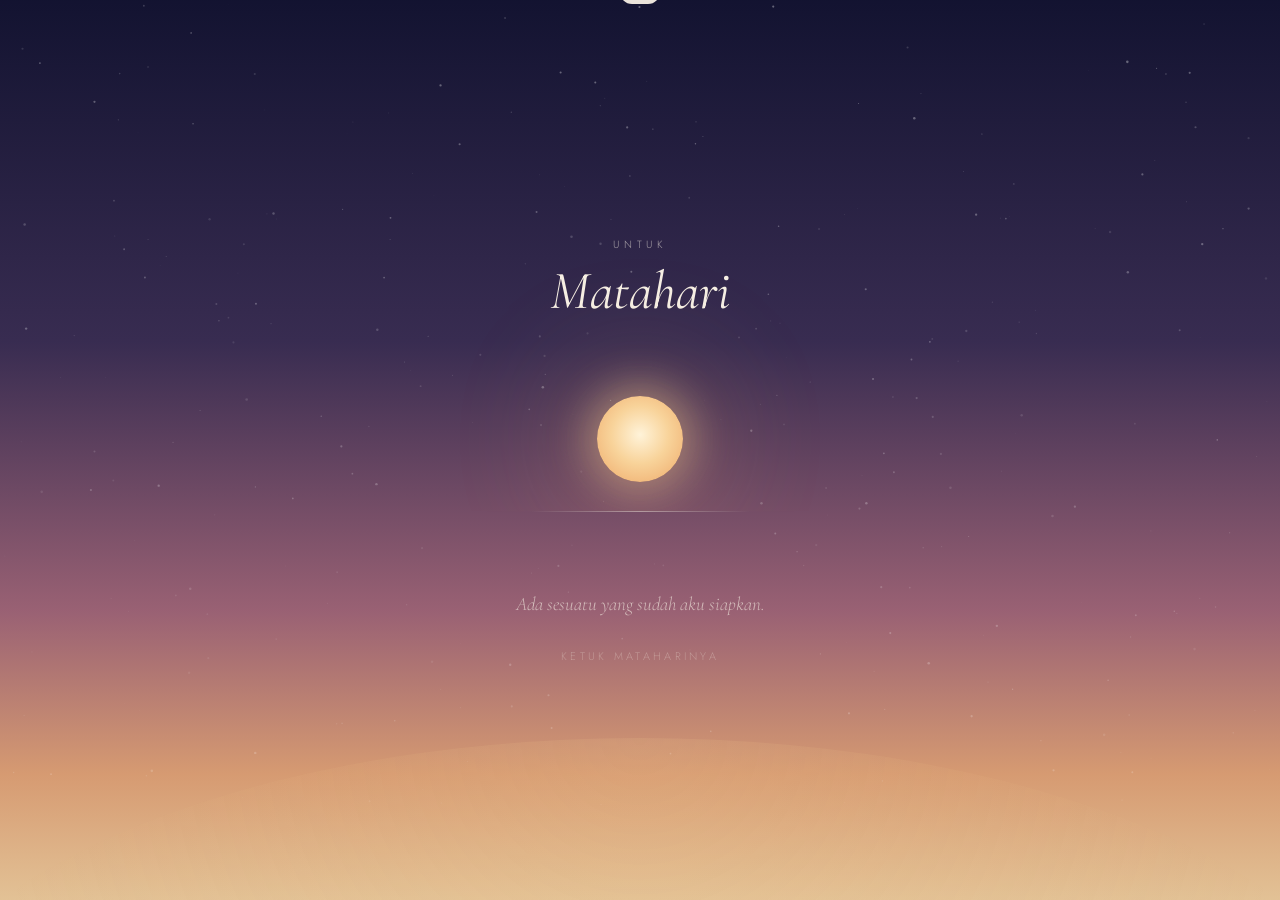
==== index.html @ 8e47c33b "Add files via upload" ====
<!DOCTYPE html>
<html lang="id">
<head>
<meta charset="UTF-8">
<meta name="viewport" content="width=device-width, initial-scale=1, viewport-fit=cover">
<title>Untuk Matahari ☀️</title>
<meta name="theme-color" content="#070a1c">
<meta property="og:title" content="Untuk Matahari ☀️">
<meta property="og:description" content="Ada sesuatu buat kamu. Buka ya.">
<link rel="preconnect" href="https://fonts.googleapis.com">
<link rel="preconnect" href="https://fonts.gstatic.com" crossorigin>
<link href="https://fonts.googleapis.com/css2?family=Cormorant+Garamond:ital,wght@0,400;0,600;1,400&family=Great+Vibes&family=Jost:wght@300;400;500&display=swap" rel="stylesheet">
<link rel="stylesheet" href="style.css">
<script src="config.js"></script>
</head>
<body>
<div id="sky"></div><div id="dawn"></div><canvas id="stars"></canvas><div class="horizon"></div>
<div id="balloons"></div>
<canvas id="confetti"></canvas>
<div class="toast" id="toast"></div>

<!-- INTRO: matahari tenggelam -->
<section id="intro">
  <div class="kicker">Untuk</div>
  <h1 id="introName">Matahari</h1>
  <div class="sunwrap"><div class="sunclip"><div class="isun" id="isun" role="button" aria-label="Ketuk matahari"></div></div></div>
  <div class="line" id="introLine">Ada sesuatu yang sudah aku siapkan.</div>
  <div class="tap" id="introTap">Ketuk mataharinya</div>
</section>

<!-- MAIN -->
<main id="main">
  <header class="hero">
    <div class="kicker" id="heroKicker">Malam ini, untuk Matahari</div>
    <h1 id="heroTitle">Matahari terbit lagi dalam</h1>
    <div id="cdWrap">
      <div class="cd"><b id="cdH">00</b><i>:</i><b id="cdM">00</b><i>:</i><b id="cdS">00</b></div>
      <div class="cd-sub"><span>jam</span><span>menit</span><span>detik</span></div>
    </div>
    <div id="risenBtn" style="display:none;margin-top:18px"><button class="btn gold sm" data-open="sunrise">Lihat matahari terbit</button></div>
  </header>

  <div class="const" id="const">
    <svg id="constSvg" viewBox="0 0 300 300"></svg>
    <div class="const-cap" id="constCap"></div>
  </div>

  <section class="card moment" id="moment"></section>

  <section class="card" id="driverCard" style="display:none">
    <div class="lbl">Jemputanmu</div>
    <h2>Tujuannya rahasia</h2>
    <div id="driverRows" style="margin-top:8px"></div>
    <div id="driverLink"></div>
  </section>

  <section class="card" id="noteCard" style="display:none">
    <div class="lbl">Pesan dariku</div>
    <div class="note" id="noteText"></div>
  </section>

  <section class="card" id="surpriseCard"></section>

  <div class="footer">Ketuk bintangnya untuk melihat tiap momen</div>
</main>

<!-- SUNRISE -->
<section id="sunrise">
  <div class="bgn"></div><div class="bgd"></div>
  <div class="bigsun"></div>
  <div class="sr-text" id="srText">
    <div class="k" id="srDate">11 · 11</div>
    <h1>Selamat ulang tahun,</h1>
    <div class="nm" id="srName">Matahari</div>
    <div class="q">Di tengah malam pun, matahariku tetap terbit.</div>
  </div>
  <div class="sr-btn" id="srBtn"><button class="btn" id="toLetter">Buka suratku</button></div>
</section>

<!-- LETTER -->
<section class="overlay" id="letterOv">
  <button class="x" data-close="letterOv" aria-label="Tutup">×</button>
  <div class="inner">
    <article class="paper" id="paper"></article>
    <div class="after" id="letterAfter"><button class="btn" id="toCake">Tiup lilin</button></div>
  </div>
</section>

<!-- CAKE -->
<section class="overlay" id="cakeOv">
  <button class="x" data-close="cakeOv" aria-label="Tutup">×</button>
  <div class="inner">
    <div class="ov-title" id="cakeTitle">Make a wish</div>
    <div class="ov-sub" id="cakeSub">Pejamkan mata, buat permohonan, lalu tiup lilinnya.</div>
    <div class="cake"><div class="plate-c"></div><div class="tier b"></div><div class="tier t"></div><div class="candles" id="candles"></div></div>
    <div class="mic-meter" id="micMeter"><i></i></div>
    <div class="hint" id="cakeHint">Tiup ke mic HP-mu, atau ketuk lilinnya satu per satu.</div>
    <div class="btn-col" id="cakeBtns"><button class="btn ghost" id="micBtn">Tiup lewat mic</button></div>
    <div class="after" id="cakeAfter"><button class="btn" id="toGift">Buka kado</button></div>
  </div>
</section>

<!-- GIFT -->
<section class="overlay" id="giftOv">
  <button class="x" data-close="giftOv" aria-label="Tutup">×</button>
  <div class="inner">
    <div class="ov-title">Untukmu</div>
    <div class="ov-sub" id="giftSub">Ketuk kadonya tiga kali.</div>
    <div class="gift" id="gift"><div class="lid"><div class="bow"></div></div><div class="box"></div></div>
    <div class="gift-card" id="giftCard"><p id="giftMsg"></p></div>
    <div class="after" id="giftAfter"><button class="btn ghost" data-close="giftOv">Kembali</button></div>
  </div>
</section>

<script>
(function(){
const C = window.CONFIG;
const $ = id => document.getElementById(id);
const params = new URLSearchParams(location.search);
const TEST = params.has('test');
const N = C.steps.length;
const AUTO_IDX = C.steps.findIndex(s=>s.auto);

const mem = {};
const store = {
  get(k){ if(TEST) return mem[k]; try{return localStorage.getItem('bd_'+k)}catch(e){return mem[k]} },
  set(k,v){ if(TEST){mem[k]=v;return} try{localStorage.setItem('bd_'+k,v)}catch(e){mem[k]=v} }
};
if(params.has('reset')){ try{['intro','letter','cake','gift'].forEach(k=>localStorage.removeItem('bd_'+k))}catch(e){} }

let BDAY = new Date(C.birthday).getTime();
let status = { step:0, driver:{}, note:'' };
let firstLoad = true, sunriseShownThisSession = false, selected = null;
const isBday = () => Date.now() >= BDAY;
const esc = s => String(s??'').replace(/[&<>"]/g,c=>({'&':'&amp;','<':'&lt;','>':'&gt;','"':'&quot;'}[c]));
const pad = n => String(n).padStart(2,'0');
const vib = p => { try{ navigator.vibrate && navigator.vibrate(p) }catch(e){} };

document.title = 'Untuk ' + C.herName + ' ☀️';
$('introName').textContent = C.herName; $('srName').textContent = C.herName;
$('heroKicker').textContent = 'Malam ini, untuk ' + C.herName;
const bd = new Date(C.birthday);
$('srDate').textContent = bd.toLocaleDateString('id-ID',{day:'numeric',month:'long',year:'numeric',timeZone:'Asia/Jakarta'});

/* ---------- starry sky ---------- */
const sc=$('stars'), sx=sc.getContext('2d'); let SW,SH,stars=[],shoot=null,nextShoot=Date.now()+4000;
function sizeSky(){ const d=Math.min(2,window.devicePixelRatio||1); SW=innerWidth; SH=innerHeight; sc.width=SW*d; sc.height=SH*d; sx.setTransform(d,0,0,d,0,0);
  stars=Array.from({length:Math.round(SW*SH/3800)},()=>({x:Math.random()*SW,y:Math.random()*SH*.9,r:Math.random()*1.1+.2,p:Math.random()*6.3,s:.5+Math.random()*1.5})); }
addEventListener('resize',sizeSky); sizeSky();
(function drawSky(t){
  sx.clearRect(0,0,SW,SH);
  const k = document.body.classList.contains('risen') ? .35 : 1;
  for(const s of stars){ const a=(.35+.65*(.5+.5*Math.sin(t/1000*s.s+s.p)))*k*(1-s.y/SH*.5); sx.globalAlpha=a; sx.fillStyle='#fff'; sx.beginPath(); sx.arc(s.x,s.y,s.r,0,6.283); sx.fill(); }
  if(!shoot && Date.now()>nextShoot && k===1){ shoot={x:Math.random()*SW*.7+SW*.2,y:Math.random()*SH*.3,l:0}; }
  if(shoot){ shoot.l+=1; const len=Math.min(shoot.l*9,140), x=shoot.x-shoot.l*7, y=shoot.y+shoot.l*3.2;
    const g=sx.createLinearGradient(x,y,x+len,y-len*.45); g.addColorStop(0,'rgba(255,255,255,.9)'); g.addColorStop(1,'rgba(255,255,255,0)');
    sx.globalAlpha=Math.max(0,1-shoot.l/60); sx.strokeStyle=g; sx.lineWidth=1.2; sx.beginPath(); sx.moveTo(x,y); sx.lineTo(x+len,y-len*.45); sx.stroke();
    if(shoot.l>60){ shoot=null; nextShoot=Date.now()+7000+Math.random()*9000; } }
  sx.globalAlpha=1; requestAnimationFrame(drawSky);
})(0);

/* ---------- confetti (gold dust) ---------- */
const cv=$('confetti'), cx=cv.getContext('2d'); let parts=[], raf=null, W=0, H=0;
const COLORS=['#f3c98f','#fde3b4','#ffffff','#e8a86a','#f6efe4'];
function sizeCanvas(){const d=window.devicePixelRatio||1;W=innerWidth;H=innerHeight;cv.width=W*d;cv.height=H*d;cx.setTransform(d,0,0,d,0,0)}
addEventListener('resize',sizeCanvas); sizeCanvas();
function burst(x,y,n=40,spread=6){ for(let i=0;i<n;i++) parts.push({x,y,vx:(Math.random()-.5)*spread,vy:-1-Math.random()*spread*.7,r:Math.random()*6.3,vr:(Math.random()-.5)*.3,s:2+Math.random()*4,c:COLORS[Math.random()*COLORS.length|0],star:Math.random()<.4,a:1}); if(!raf) loop(); }
function loop(){
  cx.clearRect(0,0,W,H);
  for(const p of parts){ p.x+=p.vx; p.y+=p.vy; p.vy+=.05; p.vx*=.985; p.r+=p.vr; p.a-=.008;
    cx.save(); cx.globalAlpha=Math.max(0,p.a); cx.translate(p.x,p.y); cx.rotate(p.r); cx.fillStyle=p.c;
    if(p.star){ cx.font=(p.s*3)+'px serif'; cx.textAlign='center'; cx.fillText('✦',0,0); } else { cx.beginPath(); cx.arc(0,0,p.s/2,0,6.283); cx.fill(); }
    cx.restore(); }
  parts=parts.filter(p=>p.a>0 && p.y<H+40);
  raf = parts.length ? requestAnimationFrame(loop) : (cx.clearRect(0,0,W,H), null);
}

/* ---------- balloons ---------- */
const BCOL=['#fbe7d0','#f3c98f','#ffffff','#e9b9a1','#f6dccb','#d9a58a'];
function balloons(n=18){
  const box=$('balloons');
  for(let i=0;i<n;i++){
    const el=document.createElement('div'); el.className='balloon'; const w=44+Math.random()*30;
    el.style.left=(Math.random()*92)+'vw'; el.style.setProperty('--w',w+'px'); el.style.setProperty('--c',BCOL[Math.random()*BCOL.length|0]);
    el.style.setProperty('--d',(9+Math.random()*7)+'s'); el.style.setProperty('--s',(2+Math.random()*2)+'s'); el.style.setProperty('--dx',(Math.random()*120-60)+'px');
    el.style.animationDelay=(Math.random()*4)+'s'; el.innerHTML='<div class="b"></div><div class="str"></div>';
    el.addEventListener('click',()=>{ const r=el.getBoundingClientRect(); el.classList.add('pop'); vib(20); burst(r.left+r.width/2,r.top+30,24,5); setTimeout(()=>el.remove(),200); },{once:true});
    el.addEventListener('animationend',e=>{ if(e.target===el) el.remove(); });
    box.appendChild(el);
  }
}

/* ---------- toast ---------- */
let toastT; function toast(m){ const t=$('toast'); t.textContent=m; t.classList.add('show'); clearTimeout(toastT); toastT=setTimeout(()=>t.classList.remove('show'),4200); }

/* ---------- intro (sunset) ---------- */
function showMain(){ $('intro').style.display='none'; $('main').classList.add('show'); render(); }
let introDone=false;
$('isun').onclick=()=>{
  if(introDone) return; introDone=true; vib(30);
  $('intro').classList.add('set'); $('introTap').style.visibility='hidden';
  const l=$('introLine'); l.style.opacity=0;
  setTimeout(()=>{ l.textContent='Malam ini, biar aku yang menjaga kamu sampai matahari terbit lagi.'; l.style.opacity=1; },900);
  setTimeout(()=>{ $('intro').style.opacity=0; },4200);
  setTimeout(()=>{ showMain(); store.set('intro','1'); },5300);
};
if(store.get('intro')==='1') showMain();

/* ---------- constellation ---------- */
const HEART = (function(){
  const f=t=>[150+16*Math.pow(Math.sin(t),3)*8.4, 128-(13*Math.cos(t)-5*Math.cos(2*t)-2*Math.cos(3*t)-Math.cos(4*t))*8.4];
  const M=1200, pts=[], cum=[0];
  for(let j=0;j<=M;j++) pts.push(f(Math.PI+2*Math.PI*j/M));
  for(let j=1;j<=M;j++) cum.push(cum[j-1]+Math.hypot(pts[j][0]-pts[j-1][0],pts[j][1]-pts[j-1][1]));
  const L=cum[M]; let j=0; const idx=[];
  for(let i=0;i<N;i++){ const target=L*(i+.5)/N; while(cum[j]<target) j++; idx.push(j); }
  return {pts, idx, M};
})();
const PTS = HEART.idx.map(j=>HEART.pts[j]);
function seg(a,b){ const P=HEART.pts, out=[]; if(b<a) b+=HEART.M; for(let j=a;j<=b;j+=4) out.push(P[j%HEART.M]); out.push(P[b%HEART.M]); return 'M'+out.map(p=>p[0].toFixed(1)+','+p[1].toFixed(1)).join('L'); }
(function buildSvg(){
  const svg=$('constSvg'); let h='<defs><radialGradient id="g"><stop offset="0" stop-color="#fff6e3" stop-opacity="1"/><stop offset=".35" stop-color="#f3c98f" stop-opacity=".55"/><stop offset="1" stop-color="#f3c98f" stop-opacity="0"/></radialGradient></defs>';
  h+=`<path class="ghost" d="${seg(0,HEART.M)}"/>`;
  for(let i=0;i<N;i++) h+=`<path class="lnk" data-l="${i}" d="${seg(HEART.idx[i],HEART.idx[(i+1)%N])}"/>`;
  PTS.forEach((p,i)=>{ const below = p[1]>200 ? -14 : 18;
    h+=`<g class="st" data-i="${i}" transform="translate(${p[0]},${p[1]})"><circle class="glow" r="17"/><circle class="ring" r="6"/><circle class="core" r="3"/><text y="${below}">${pad(i+1)}</text><circle class="hit" r="20"/></g>`; });
  svg.innerHTML=h;
  svg.querySelectorAll('.lnk').forEach(l=>l.style.setProperty('--len',l.getTotalLength()));
  svg.addEventListener('click',e=>{ const g=e.target.closest('.st'); if(!g) return; selected=+g.dataset.i; vib(15); renderMoment(true); renderStars(); });
})();

function effStep(){ let s=status.step; if(isBday() && AUTO_IDX>=0) s=Math.max(s,AUTO_IDX+1); return Math.min(s,N); }
function stateOf(i,eff){ return i<eff-1?'done': i===eff-1?'now': i===eff?'next':'far'; }

function renderStars(){
  const eff=effStep();
  document.querySelectorAll('.st').forEach(g=>{ const i=+g.dataset.i; g.setAttribute('class','st '+stateOf(i,eff)+(selected===i?' sel':'')); });
  document.querySelectorAll('.lnk').forEach(l=>{ const i=+l.dataset.l; const on = i<N-1 ? i<eff-1 : eff>=N; l.classList.toggle('on',on); });
  $('const').classList.toggle('complete',eff>=N);
  $('constCap').textContent = eff===0 ? 'Belum ada bintang yang menyala' : eff>=N ? 'Lengkap — seperti kamu bagiku' : `${eff} dari ${N} bintang menyala`;
}
function renderMoment(anim){
  const eff=effStep(), m=$('moment');
  let i = selected!=null ? selected : (eff>0 ? eff-1 : null);
  let html;
  if(i==null){
    html=`<div class="lbl">Sebelum semuanya dimulai</div><h2>Bintang pertama belum menyala</h2><p>Tunggu kabar dariku ya. Begitu waktunya tiba, bintangnya akan menyala dengan sendirinya.</p>`;
  } else {
    const st=C.steps[i], s=stateOf(i,eff), num=`${pad(i+1)} / ${pad(N)}`;
    if(s==='done') html=`<div class="lbl">Momen ${num} · sudah dilewati</div><h2>${esc(st.title)}</h2><p>${esc(st.desc)}</p>`;
    else if(s==='now') html=`<div class="lbl">Momen ${num} · sekarang</div><h2>${esc(st.title)}</h2><p>${esc(st.desc)}</p>`;
    else if(s==='next') html=`<div class="lbl">Momen ${num} · berikutnya</div><h2>Masih rahasia</h2><p class="teaser">${esc(st.teaser)}</p>`;
    else html=`<div class="lbl">Momen ${num}</div><h2>Belum waktunya</h2><p>Bintang ini masih menunggu gilirannya menyala.</p>`;
  }
  if(anim){ m.classList.add('swap'); setTimeout(()=>{ m.innerHTML=html; m.classList.remove('swap'); },250); } else m.innerHTML=html;
}
function render(){
  renderStars(); renderMoment(false);
  const dr=status.driver||{};
  const rows=[['Driver',esc(dr.name)],['Mobil',esc(dr.car)],['Plat',dr.plate&&`<span class="plate">${esc(dr.plate)}</span>`]].filter(r=>r[1]);
  if(rows.length||dr.link){ $('driverCard').style.display='';
    $('driverRows').innerHTML=rows.map(r=>`<div class="row"><span>${r[0]}</span><b>${r[1]}</b></div>`).join('');
    $('driverLink').innerHTML=dr.link?`<div class="btn-col"><a class="btn ghost sm" style="text-align:center;text-decoration:none" href="${esc(dr.link)}" target="_blank" rel="noopener">Lacak perjalanan</a></div>`:'';
  } else $('driverCard').style.display='none';
  if(status.note){ $('noteCard').style.display=''; $('noteText').textContent=status.note; } else $('noteCard').style.display='none';
  const sc=$('surpriseCard');
  sc.innerHTML = !isBday()
    ? `<div class="lbl">Tepat pukul 00:00</div><h2>Ada yang menunggu di tengah malam</h2><p>Biarkan halaman ini tetap terbuka. Saat waktunya tiba, kamu akan tahu.</p>`
    : `<div class="lbl">Untukmu</div><h2>Sudah terbuka</h2><div class="btn-col"><button class="btn" data-open="letter">Baca suratku</button><button class="btn ghost" data-open="cake">Tiup lilin</button><button class="btn ghost" data-open="gift">Buka kado</button></div>`;
}
document.addEventListener('click',e=>{
  const o=e.target.closest('[data-open]'); if(o) ({letter:openLetter,cake:openCake,gift:openGift,sunrise:openSunrise})[o.dataset.open]();
  const c=e.target.closest('[data-close]'); if(c) closeOv(c.dataset.close);
});

/* ---------- countdown ---------- */
let wasBday=isBday();
function setRisenUI(){
  document.body.classList.add('risen'); $('cdWrap').style.display='none'; $('risenBtn').style.display='';
  $('heroKicker').textContent='Selamat ulang tahun'; $('heroTitle').innerHTML='Matahari<em>ku</em> sudah terbit';
  document.querySelector('meta[name=theme-color]').setAttribute('content','#2a2448');
}
function tick(){
  const diff=BDAY-Date.now();
  if(diff>0){ $('cdH').textContent=pad(Math.floor(diff/36e5)); $('cdM').textContent=pad(Math.floor(diff%36e5/6e4)); $('cdS').textContent=pad(Math.floor(diff%6e4/1e3)); return; }
  if(!document.body.classList.contains('risen')) setRisenUI();
  if(!wasBday){ wasBday=true; selected=null; render(); vib([200,100,200,100,400]); }
  if(!sunriseShownThisSession && store.get('letter')!=='1' && $('main').classList.contains('show')) openSunrise();
}
setInterval(tick,1000); tick();

/* ---------- status polling ---------- */
function applyStatus(s){
  const prev=effStep();
  status={ step:Math.max(0,parseInt(s.step)||0), driver:s.driver||{}, note:s.note||'' };
  const eff=effStep();
  if(!firstLoad && eff>prev && eff>0){
    selected=null; render();
    toast('Bintang ke-'+eff+' menyala: '+C.steps[eff-1].title); vib([90,50,90]);
    const g=document.querySelector(`.st[data-i="${eff-1}"]`);
    if(g && $('main').classList.contains('show')){ const r=g.getBoundingClientRect(); burst(r.left+r.width/2,r.top+r.height/2,36,5); $('const').scrollIntoView({behavior:'smooth',block:'center'}); }
  } else render();
  firstLoad=false;
}
async function poll(){ if(TEST) return; try{ const r=await fetch('status.json?t='+Date.now(),{cache:'no-store'}); if(r.ok) applyStatus(await r.json()); }catch(e){} }
poll(); setInterval(poll,(C.pollSeconds||15)*1000);
document.addEventListener('visibilitychange',()=>{ if(!document.hidden) poll(); });

/* ---------- overlays ---------- */
function openOv(id){ document.querySelectorAll('.overlay.show').forEach(o=>o.classList.remove('show')); $(id).classList.add('show'); $(id).scrollTop=0; document.body.style.overflow='hidden'; }
function closeOv(id){ $(id).classList.remove('show'); document.body.style.overflow=''; if(id==='cakeOv') stopMic(); if(id==='letterOv') store.set('letter','1'); }

/* ---------- sunrise ---------- */
let srTimers=[];
function openSunrise(){
  sunriseShownThisSession=true; srTimers.forEach(clearTimeout); srTimers=[];
  const sr=$('sunrise'); sr.classList.remove('go'); $('srBtn').classList.remove('in');
  [...$('srText').children].forEach(c=>c.classList.remove('in'));
  sr.classList.add('show'); document.body.style.overflow='hidden';
  srTimers.push(setTimeout(()=>sr.classList.add('go'),400));
  [...$('srText').children].forEach((c,i)=>srTimers.push(setTimeout(()=>c.classList.add('in'),2200+i*1100)));
  srTimers.push(setTimeout(()=>{ balloons(22); burst(W/2,H*.45,70,8); },3800));
  srTimers.push(setTimeout(()=>$('srBtn').classList.add('in'),7200));
}
$('toLetter').onclick=()=>{ $('sunrise').classList.remove('show'); openLetter(); };

/* ---------- letter ---------- */
let letterTimers=[];
function openLetter(){
  letterTimers.forEach(clearTimeout); letterTimers=[];
  $('paper').innerHTML=`<div class="date">${$('srDate').textContent}</div><h1>${esc(C.letterGreeting)}</h1>`+
    C.letter.map(p=>`<p>${esc(p)}</p>`).join('')+`<div class="love">${C.letterLove}</div><div class="sig">${esc(C.signature)}</div>`;
  $('letterAfter').classList.remove('in'); openOv('letterOv');
  const els=[...$('paper').querySelectorAll('p,.love,.sig')];
  els.forEach((el,i)=>letterTimers.push(setTimeout(()=>el.classList.add('in'),700+i*1700)));
  letterTimers.push(setTimeout(()=>{ $('letterAfter').classList.add('in'); store.set('letter','1'); },700+els.length*1700+300));
}
$('toCake').onclick=()=>{ store.set('letter','1'); openCake(); };

/* ---------- cake ---------- */
let micOn=false, micStopFn=null;
function openCake(){
  $('candles').innerHTML=Array.from({length:C.candles||5},()=>'<div class="candle"><div class="flame"></div><div class="smoke"></div></div>').join('');
  $('cakeTitle').textContent='Make a wish'; $('cakeSub').textContent='Pejamkan mata, buat permohonan, lalu tiup lilinnya.';
  $('cakeHint').textContent='Tiup ke mic HP-mu, atau ketuk lilinnya satu per satu.'; $('cakeBtns').style.display=''; $('cakeAfter').classList.remove('in');
  openOv('cakeOv');
}
$('candles').addEventListener('click',e=>{ const c=e.target.closest('.candle'); if(c) blowOut(c); });
function blowOut(c){ if(c.classList.contains('out')) return; c.classList.add('out'); vib(30); if(!document.querySelector('.candle:not(.out)')) allOut(); }
function blowSome(){ [...document.querySelectorAll('.candle:not(.out)')].sort(()=>Math.random()-.5).slice(0,1+(Math.random()*2|0)).forEach(blowOut); }
function allOut(){ stopMic(); setTimeout(()=>{ $('cakeTitle').textContent='Semoga terkabul'; $('cakeSub').textContent=C.wishText; $('cakeHint').textContent=''; $('cakeBtns').style.display='none';
  balloons(10); burst(W/2,H*.4,60,7); $('cakeAfter').classList.add('in'); store.set('cake','1'); },500); }
$('micBtn').onclick=async()=>{
  if(micOn) return;
  try{
    const stream=await navigator.mediaDevices.getUserMedia({audio:{echoCancellation:false,noiseSuppression:false,autoGainControl:false}});
    const ac=new (window.AudioContext||window.webkitAudioContext)(); const an=ac.createAnalyser(); an.fftSize=1024; ac.createMediaStreamSource(stream).connect(an);
    const buf=new Uint8Array(an.fftSize); let hot=0; micOn=true;
    $('micMeter').style.display='block'; $('cakeHint').textContent='Sekarang tiup yang kencang ke mic…'; $('micBtn').textContent='Mic aktif';
    micStopFn=()=>{ stream.getTracks().forEach(t=>t.stop()); ac.close(); };
    (function lp(){ if(!micOn) return; an.getByteTimeDomainData(buf); let sum=0; for(let i=0;i<buf.length;i++){const x=(buf[i]-128)/128; sum+=x*x;}
      const rms=Math.sqrt(sum/buf.length); $('micMeter').firstElementChild.style.width=Math.min(100,rms*400)+'%';
      if(rms>0.16){ if(++hot>5){ hot=0; blowSome(); } } else hot=Math.max(0,hot-1); requestAnimationFrame(lp); })();
  }catch(err){ $('cakeHint').textContent='Mic-nya nggak bisa dipakai, ketuk lilinnya aja ya.'; }
};
function stopMic(){ micOn=false; if(micStopFn){micStopFn(); micStopFn=null;} $('micMeter').style.display='none'; $('micBtn').textContent='Tiup lewat mic'; }
$('toGift').onclick=openGift;

/* ---------- gift ---------- */
let taps=0;
function openGift(){ taps=0; $('gift').className='gift'; $('giftCard').classList.remove('show'); $('giftAfter').classList.remove('in');
  $('giftSub').textContent='Ketuk kadonya tiga kali.'; $('giftMsg').textContent=C.giftMessage; openOv('giftOv'); }
$('gift').onclick=()=>{
  const g=$('gift'); if(g.classList.contains('open')) return;
  taps++; vib(40); g.classList.remove('shake'); void g.offsetWidth; g.classList.add('shake');
  if(taps<3){ $('giftSub').textContent = taps===1 ? 'Lagi…' : 'Sekali lagi'; return; }
  setTimeout(()=>{ g.classList.add('open'); $('giftSub').textContent='Selamat ulang tahun, '+C.herName;
    const r=g.getBoundingClientRect(); burst(r.left+r.width/2,r.top+40,70,8);
    setTimeout(()=>{ $('giftCard').classList.add('show'); $('giftAfter').classList.add('in'); store.set('gift','1'); },800); },450);
};

/* ---------- test mode ---------- */
if(TEST){
  const bar=document.createElement('div'); bar.id='testbar';
  bar.innerHTML='<b>MODE TES</b> <button id="tPrev">◀ Step</button><span id="tStep">0</span><button id="tNext">Step ▶</button>'+
    '<button id="tDriver">Isi driver</button><button id="tNote">Isi pesan</button><button id="tMid">Simulasi 00:00 (5 dtk)</button>';
  document.body.appendChild(bar);
  const set=s=>{ applyStatus({...status,step:Math.max(0,Math.min(N,s))}); $('tStep').textContent=status.step; };
  $('tPrev').onclick=()=>set(status.step-1); $('tNext').onclick=()=>set(status.step+1);
  $('tDriver').onclick=()=>applyStatus({...status,driver:{name:'Pak Budi',car:'Toyota Avanza Putih',plate:'B 1234 XYZ',link:''}});
  $('tNote').onclick=()=>applyStatus({...status,note:'Aku udah nunggu kamu di sini, pelan-pelan aja ya sayang.'});
  $('tMid').onclick=()=>{ BDAY=Date.now()+5000; wasBday=false; sunriseShownThisSession=false; mem.letter=null; document.body.classList.remove('risen');
    $('cdWrap').style.display=''; $('risenBtn').style.display='none'; $('heroTitle').textContent='Matahari terbit lagi dalam'; render(); };
  BDAY=Date.now()+24*3600e3; applyStatus(status);
}
})();
</script>
</body>
</html>
---- style.css ----
:root{
  --night1:#070a1c;--night2:#121735;--night3:#2a2448;
  --ivory:#f6efe4;--mute:rgba(246,239,228,.62);--faint:rgba(246,239,228,.32);
  --gold:#f3c98f;--gold2:#e8a86a;--line:rgba(246,239,228,.14);
  --glass:rgba(255,255,255,.055);
}
*{box-sizing:border-box;margin:0;padding:0;-webkit-tap-highlight-color:transparent}
html,body{min-height:100%;background:var(--night1)}
body{font-family:'Jost',system-ui,sans-serif;font-weight:300;color:var(--ivory);overflow-x:hidden}
button{font-family:inherit}
@keyframes fadeIn{from{opacity:0}to{opacity:1}}
@keyframes rise{from{opacity:0;transform:translateY(14px)}to{opacity:1;transform:none}}

/* ---------- sky ---------- */
#sky{position:fixed;inset:0;z-index:0;background:linear-gradient(180deg,var(--night1) 0%,var(--night2) 55%,var(--night3) 100%)}
#dawn{position:fixed;inset:0;z-index:0;opacity:0;transition:opacity 4s ease;
  background:linear-gradient(180deg,#141433 0%,#3d2f55 38%,#a8697a 68%,#eaa877 86%,#f7d39e 100%)}
body.risen #dawn{opacity:.9}
#stars{position:fixed;inset:0;z-index:0;pointer-events:none}
.horizon{position:fixed;left:-10%;right:-10%;bottom:-62vh;height:80vh;border-radius:50%;z-index:0;pointer-events:none;
  background:radial-gradient(ellipse at 50% 0%,rgba(243,201,143,.16),transparent 60%)}

/* ---------- buttons ---------- */
.btn{border:0;cursor:pointer;font-size:12px;letter-spacing:.24em;text-transform:uppercase;font-weight:400;
  padding:15px 30px;border-radius:999px;color:#1a1530;background:var(--ivory);transition:transform .15s}
.btn:active{transform:scale(.97)}
.btn.ghost{background:transparent;color:var(--ivory);box-shadow:inset 0 0 0 1px var(--line)}
.btn.gold{background:linear-gradient(135deg,#f7dcae,#f0b679);color:#2a1d24}
.btn.sm{padding:11px 18px;font-size:11px}

/* ---------- intro ---------- */
#intro{position:fixed;inset:0;z-index:20;display:flex;flex-direction:column;align-items:center;justify-content:center;text-align:center;padding:24px;transition:opacity 1.2s}
.kicker{font-size:10.5px;letter-spacing:.46em;text-transform:uppercase;color:var(--mute)}
#intro h1{font-family:'Cormorant Garamond',serif;font-style:italic;font-weight:400;font-size:54px;line-height:1;margin-top:12px}
#intro .line{font-family:'Cormorant Garamond',serif;font-style:italic;font-size:19px;color:var(--mute);margin-top:14px;min-height:56px;max-width:300px;transition:opacity .8s}
.sunwrap{position:relative;width:220px;height:200px;margin:34px 0 26px}
.sunclip{position:absolute;inset:0;clip-path:inset(-300px -300px 40px -300px)}
.sunwrap::after{content:'';position:absolute;left:0;right:0;bottom:40px;height:1px;background:linear-gradient(90deg,transparent,rgba(246,239,228,.45),transparent)}
.isun{position:absolute;left:50%;top:44px;width:86px;height:86px;margin-left:-43px;border-radius:50%;cursor:pointer;
  background:radial-gradient(circle at 50% 45%,#fff3d9 0%,#f8d39a 45%,#eea767 100%);
  box-shadow:0 0 40px 10px rgba(243,201,143,.45),0 0 120px 30px rgba(238,167,103,.22);animation:breathe 3.2s ease-in-out infinite;
  transition:transform 2.4s cubic-bezier(.6,0,.4,1),box-shadow 2.4s}
@keyframes breathe{50%{box-shadow:0 0 54px 16px rgba(243,201,143,.55),0 0 140px 40px rgba(238,167,103,.28)}}
#intro.set .isun{transform:translateY(130px);animation:none;box-shadow:0 0 20px 4px rgba(243,201,143,.2)}
.tap{font-size:11px;letter-spacing:.3em;text-transform:uppercase;color:var(--faint);animation:blink 2.4s infinite}
@keyframes blink{50%{opacity:.35}}

/* ---------- main ---------- */
#main{position:relative;z-index:1;max-width:480px;margin:0 auto;padding:40px 20px 120px;display:none}
#main.show{display:block;animation:fadeIn 1.4s}
.hero{text-align:center}
.hero h1{font-family:'Cormorant Garamond',serif;font-style:italic;font-weight:400;font-size:40px;line-height:1.15;margin-top:12px}
.hero h1 em{color:var(--gold);font-style:italic}
.cd{display:flex;justify-content:center;align-items:baseline;gap:4px;margin-top:14px;font-family:'Cormorant Garamond',serif}
.cd b{font-size:46px;font-weight:400;min-width:62px;display:inline-block;line-height:1;font-variant-numeric:tabular-nums}
.cd i{font-style:normal;font-size:30px;color:var(--faint);transform:translateY(-6px)}
.cd-sub{display:flex;justify-content:center;gap:40px;font-size:9px;letter-spacing:.3em;text-transform:uppercase;color:var(--faint);margin-top:4px}

/* constellation */
.const{position:relative;margin:26px auto 0;width:100%;max-width:360px}
.const svg{width:100%;height:auto;display:block;overflow:visible}
.const .lnk{stroke:rgba(243,201,143,.75);stroke-width:1;fill:none;stroke-dasharray:var(--len);stroke-dashoffset:var(--len);transition:stroke-dashoffset 1.6s ease}
.const .lnk.on{stroke-dashoffset:0}
.const .ghost{stroke:rgba(246,239,228,.16);stroke-width:1;fill:none;stroke-dasharray:2 5}
.st{cursor:pointer}
.st .hit{fill:transparent}
.st .core{fill:rgba(246,239,228,.35);transition:all .8s}
.st .glow{fill:url(#g);opacity:0;transition:opacity .8s}
.st .ring{fill:none;stroke:var(--gold);stroke-width:1;opacity:0;transform-box:fill-box;transform-origin:center}
.st.done .core{fill:#fff6e3}
.st.done .glow{opacity:.85}
.st.now .core{fill:#fff}
.st.now .glow{opacity:1;animation:twinkleG 2s ease-in-out infinite}
.st.now .ring{animation:ring 2.2s ease-out infinite}
.st.next .core{fill:rgba(246,239,228,.55)}
.st.sel .core{stroke:var(--gold);stroke-width:1.2}
@keyframes twinkleG{50%{opacity:.55}}
@keyframes ring{0%{opacity:.8;transform:scale(1)}100%{opacity:0;transform:scale(3.6)}}
.st text{font-family:'Jost';font-size:8px;letter-spacing:.1em;fill:var(--faint);text-anchor:middle}
.st.done text,.st.now text{fill:var(--mute)}
.const-cap{text-align:center;font-size:10.5px;letter-spacing:.32em;text-transform:uppercase;color:var(--faint);margin-top:6px}
.const.complete svg{filter:drop-shadow(0 0 12px rgba(243,201,143,.35))}

/* cards */
.card{background:var(--glass);backdrop-filter:blur(14px);-webkit-backdrop-filter:blur(14px);border:1px solid var(--line);border-radius:20px;padding:22px 22px;margin-top:16px;animation:rise .8s both}
.card .lbl{font-size:10px;letter-spacing:.34em;text-transform:uppercase;color:var(--faint)}
.card h2{font-family:'Cormorant Garamond',serif;font-weight:400;font-style:italic;font-size:28px;line-height:1.2;margin-top:8px}
.card p{font-size:14.5px;line-height:1.65;color:var(--mute);margin-top:8px}
.card .teaser{font-family:'Cormorant Garamond',serif;font-style:italic;font-size:18px;color:var(--mute)}
.moment{min-height:150px;transition:opacity .35s}
.moment.swap{opacity:0}
.row{display:flex;justify-content:space-between;gap:12px;padding:11px 0;border-bottom:1px solid var(--line);font-size:14.5px}
.row:last-of-type{border-bottom:0}
.row span{color:var(--faint)}
.row b{font-weight:400;text-align:right}
.plate{font-family:ui-monospace,monospace;letter-spacing:.12em;padding:2px 8px;border-radius:5px;box-shadow:inset 0 0 0 1px var(--line)}
.note{font-family:'Cormorant Garamond',serif;font-style:italic;font-size:21px;line-height:1.5;margin-top:10px}
.btn-col{display:flex;flex-direction:column;gap:10px;margin-top:18px}
.footer{text-align:center;margin-top:44px;font-family:'Cormorant Garamond',serif;font-style:italic;font-size:16px;color:var(--faint)}

/* ---------- sunrise ---------- */
#sunrise{position:fixed;inset:0;z-index:30;display:none;overflow:hidden;text-align:center}
#sunrise.show{display:block;animation:fadeIn 1s}
#sunrise .bgn{position:absolute;inset:0;background:linear-gradient(180deg,var(--night1),var(--night2) 60%,var(--night3))}
#sunrise .bgd{position:absolute;inset:0;opacity:0;transition:opacity 5s ease;background:linear-gradient(180deg,#1b1838 0%,#4a3560 30%,#b8707a 58%,#efad79 78%,#fbdca6 100%)}
#sunrise.go .bgd{opacity:1}
.bigsun{position:absolute;left:50%;bottom:-40vmin;width:52vmin;height:52vmin;margin-left:-26vmin;border-radius:50%;
  background:radial-gradient(circle at 50% 45%,#fffaf0 0%,#fde3b4 40%,#f5b673 100%);
  box-shadow:0 0 80px 30px rgba(253,227,180,.55),0 0 260px 110px rgba(245,182,115,.35);transition:transform 5.5s cubic-bezier(.25,.6,.3,1)}
#sunrise.go .bigsun{transform:translateY(-58vh)}
.sr-text{position:absolute;left:0;right:0;top:12vh;padding:0 24px;z-index:2}
.sr-text > *{opacity:0;transform:translateY(10px);transition:opacity 1.6s,transform 1.6s}
.sr-text .in{opacity:1;transform:none}
.sr-text .k{font-size:11px;letter-spacing:.46em;text-transform:uppercase;color:rgba(255,255,255,.75)}
.sr-text h1{font-family:'Cormorant Garamond',serif;font-style:italic;font-weight:400;font-size:30px;margin-top:14px;color:#fff}
.sr-text .nm{font-family:'Great Vibes',cursive;font-size:76px;line-height:1.05;color:#fff;text-shadow:0 2px 30px rgba(120,60,60,.35)}
.sr-text .q{font-family:'Cormorant Garamond',serif;font-style:italic;font-size:18px;color:rgba(255,255,255,.85);margin-top:10px;max-width:320px;margin-left:auto;margin-right:auto}
.sr-btn{position:absolute;left:0;right:0;bottom:9vh;z-index:3;opacity:0;transition:opacity 1.2s;pointer-events:none}
.sr-btn.in{opacity:1;pointer-events:auto}

/* ---------- overlays (letter, cake, gift) ---------- */
.overlay{position:fixed;inset:0;z-index:32;display:none;flex-direction:column;padding:30px 18px;overflow-y:auto;
  background:linear-gradient(180deg,#1b1838 0%,#4a3560 35%,#b8707a 70%,#efad79 100%) fixed}
.overlay.show{display:flex;animation:fadeIn .9s}
.overlay .inner{margin:auto;width:100%;max-width:460px;text-align:center}
.x{position:fixed;top:14px;right:14px;z-index:37;width:38px;height:38px;border-radius:50%;border:0;background:rgba(255,255,255,.15);color:#fff;font-size:18px;cursor:pointer;backdrop-filter:blur(6px)}

.paper{position:relative;text-align:left;padding:44px 28px 36px;border-radius:4px;background:#fbf6ee;color:#3a2f33;box-shadow:0 40px 80px -30px rgba(20,10,30,.6)}
.paper::before{content:'';position:absolute;inset:9px;border:1px solid rgba(200,150,100,.35);border-radius:2px;pointer-events:none}
.paper .date{font-size:10.5px;letter-spacing:.34em;text-transform:uppercase;color:#b9a08a}
.paper h1{font-family:'Great Vibes',cursive;font-weight:400;font-size:50px;line-height:1.1;margin-top:10px;color:#b07a5e}
.paper p,.paper .love,.paper .sig{opacity:0;transform:translateY(10px);transition:opacity 1.3s,transform 1.3s}
.paper p{font-family:'Cormorant Garamond',serif;font-size:19.5px;line-height:1.75;margin-top:16px}
.paper .love{font-family:'Great Vibes',cursive;font-size:31px;line-height:1.4;text-align:center;margin-top:30px;color:#b07a5e}
.paper .sig{font-family:'Cormorant Garamond',serif;font-style:italic;font-size:17px;color:#8f7d78;text-align:right;margin-top:20px}
.paper .in{opacity:1!important;transform:none!important}
.after{margin-top:26px;opacity:0;transition:opacity 1s;pointer-events:none}
.after.in{opacity:1;pointer-events:auto}

.ov-title{font-family:'Cormorant Garamond',serif;font-style:italic;font-size:42px;font-weight:400;line-height:1.1;color:#fff}
.ov-sub{font-family:'Cormorant Garamond',serif;font-style:italic;font-size:19px;color:rgba(255,255,255,.82);margin-top:8px}
.cake{position:relative;width:240px;height:240px;margin:30px auto 6px}
.plate-c{position:absolute;bottom:6px;left:50%;width:250px;height:14px;margin-left:-125px;border-radius:50%;background:rgba(255,255,255,.35)}
.tier{position:absolute;left:50%;transform:translateX(-50%);border-radius:10px 10px 6px 6px;background:#fbf6ee}
.tier::after{content:'';position:absolute;left:0;right:0;bottom:14px;height:2px;background:#d7a679}
.tier.b{bottom:14px;width:210px;height:88px;box-shadow:0 20px 40px -20px rgba(40,20,30,.5)}
.tier.t{bottom:101px;width:150px;height:68px;background:#fffaf3}
.candles{position:absolute;left:0;right:0;bottom:169px;display:flex;justify-content:center;gap:18px}
.candle{position:relative;width:8px;height:44px;border-radius:2px;cursor:pointer;background:#f3e6d6}
.candle::before{content:'';position:absolute;left:50%;top:-6px;width:1.5px;height:7px;margin-left:-.75px;background:#6b5a52}
.flame{position:absolute;left:50%;top:-28px;width:13px;height:22px;margin-left:-6.5px;border-radius:50% 50% 45% 45%/62% 62% 38% 38%;transform-origin:50% 90%;
  background:radial-gradient(circle at 50% 72%,#fff 0 14%,#ffe3a1 34%,#f6b46a 66%,rgba(246,180,106,0) 72%);
  filter:drop-shadow(0 0 8px rgba(255,200,120,.9));animation:flicker .18s infinite alternate;transition:opacity .4s,transform .4s}
@keyframes flicker{from{transform:rotate(-3deg) scaleY(1)}to{transform:rotate(3deg) scaleY(1.08)}}
.candle.out .flame{opacity:0;transform:scale(.1) translateY(10px);animation:none}
.smoke{position:absolute;left:50%;top:-14px;width:8px;height:8px;margin-left:-4px;border-radius:50%;background:rgba(255,255,255,.5);opacity:0}
.candle.out .smoke{animation:smoke 1.8s ease-out}
@keyframes smoke{0%{opacity:.7;transform:none}100%{opacity:0;transform:translate(6px,-50px) scale(3)}}
.hint{font-size:13.5px;color:rgba(255,255,255,.8);margin-top:16px;min-height:20px}
.mic-meter{height:2px;width:160px;margin:12px auto 0;background:rgba(255,255,255,.25);overflow:hidden;display:none}
.mic-meter i{display:block;height:100%;width:0;background:#fff}
.overlay .btn.ghost{color:#fff;box-shadow:inset 0 0 0 1px rgba(255,255,255,.45)}

.gift{position:relative;width:170px;height:170px;margin:38px auto 12px;cursor:pointer}
.gift .box{position:absolute;bottom:0;left:10px;width:150px;height:110px;border-radius:4px;box-shadow:0 24px 40px -18px rgba(40,20,30,.55);
  background:linear-gradient(90deg,transparent 45%,#d7a679 45% 55%,transparent 55%),#fbf6ee}
.gift .lid{position:absolute;bottom:104px;left:0;width:170px;height:34px;border-radius:4px;z-index:2;transition:transform 1s cubic-bezier(.3,1.4,.5,1),opacity 1s;
  background:linear-gradient(90deg,transparent 45%,#d7a679 45% 55%,transparent 55%),#fffaf3}
.bow{position:absolute;left:50%;top:-26px;width:0;height:0}
.bow::before,.bow::after{content:'';position:absolute;top:0;width:38px;height:28px;border:5px solid #d7a679;border-radius:50% 50% 50% 50%/60% 60% 40% 40%}
.bow::before{right:2px;transform:rotate(-20deg)}
.bow::after{left:2px;transform:rotate(20deg)}
.gift.shake{animation:shake .5s}
@keyframes shake{20%{transform:rotate(-6deg)}40%{transform:rotate(5deg)}60%{transform:rotate(-3deg)}80%{transform:rotate(2deg)}}
.gift.open .lid{transform:translate(30px,-160px) rotate(28deg);opacity:0}
.gift-card{display:none;margin-top:12px;padding:28px 24px;border-radius:14px;background:#fbf6ee;color:#3a2f33}
.gift-card.show{display:block;animation:rise .9s both}
.gift-card p{font-family:'Cormorant Garamond',serif;font-size:21px;line-height:1.6}

/* ---------- balloons ---------- */
#balloons{position:fixed;inset:0;z-index:35;pointer-events:none;overflow:hidden;transition:opacity .8s}
body:has(#letterOv.show) #balloons{opacity:0;visibility:hidden}
.balloon{position:absolute;bottom:-200px;pointer-events:auto;cursor:pointer;animation:floatUp var(--d) cubic-bezier(.35,.1,.6,1) forwards}
.balloon .b{position:relative;width:var(--w);height:calc(var(--w)*1.22);border-radius:50% 50% 47% 47%/55% 55% 45% 45%;
  background:radial-gradient(circle at 32% 28%,rgba(255,255,255,.8) 0 8%,rgba(255,255,255,0) 30%),var(--c);
  box-shadow:inset -6px -8px 14px rgba(0,0,0,.08);animation:sway var(--s) ease-in-out infinite alternate;transform-origin:50% 100%}
.balloon .b::after{content:'';position:absolute;left:50%;bottom:-6px;margin-left:-5px;border:5px solid transparent;border-bottom:7px solid var(--c);transform:rotate(180deg);border-top:0}
.balloon .str{position:absolute;left:50%;top:100%;width:1px;height:90px;margin-top:4px;background:linear-gradient(rgba(255,255,255,.6),rgba(255,255,255,0))}
.balloon.pop{animation-play-state:paused}
.balloon.pop .b{animation:none;transition:transform .15s,opacity .15s;transform:scale(1.5);opacity:0}
.balloon.pop .str{opacity:0}
@keyframes floatUp{to{transform:translate(var(--dx),calc(-100vh - 320px))}}
@keyframes sway{from{transform:rotate(-6deg)}to{transform:rotate(6deg)}}

#confetti{position:fixed;inset:0;z-index:40;pointer-events:none}
.toast{position:fixed;left:50%;top:16px;z-index:50;transform:translate(-50%,-150%);transition:transform .5s cubic-bezier(.2,.9,.3,1.2);
  background:rgba(246,239,228,.95);color:#1a1530;padding:12px 20px;border-radius:12px;font-size:13.5px;max-width:90vw;text-align:center}
.toast.show{transform:translate(-50%,0)}

#testbar{position:fixed;left:8px;right:8px;bottom:8px;z-index:60;display:flex;flex-wrap:wrap;gap:6px;justify-content:center;align-items:center;
  padding:8px;border-radius:12px;background:rgba(0,0,0,.7);color:#fff;font-size:12px}
body:has(.overlay.show) #testbar,body:has(#sunrise.show) #testbar{display:none}
#testbar button{border:0;border-radius:8px;padding:7px 10px;background:#fff;color:#1a1530;font-size:12px;cursor:pointer}
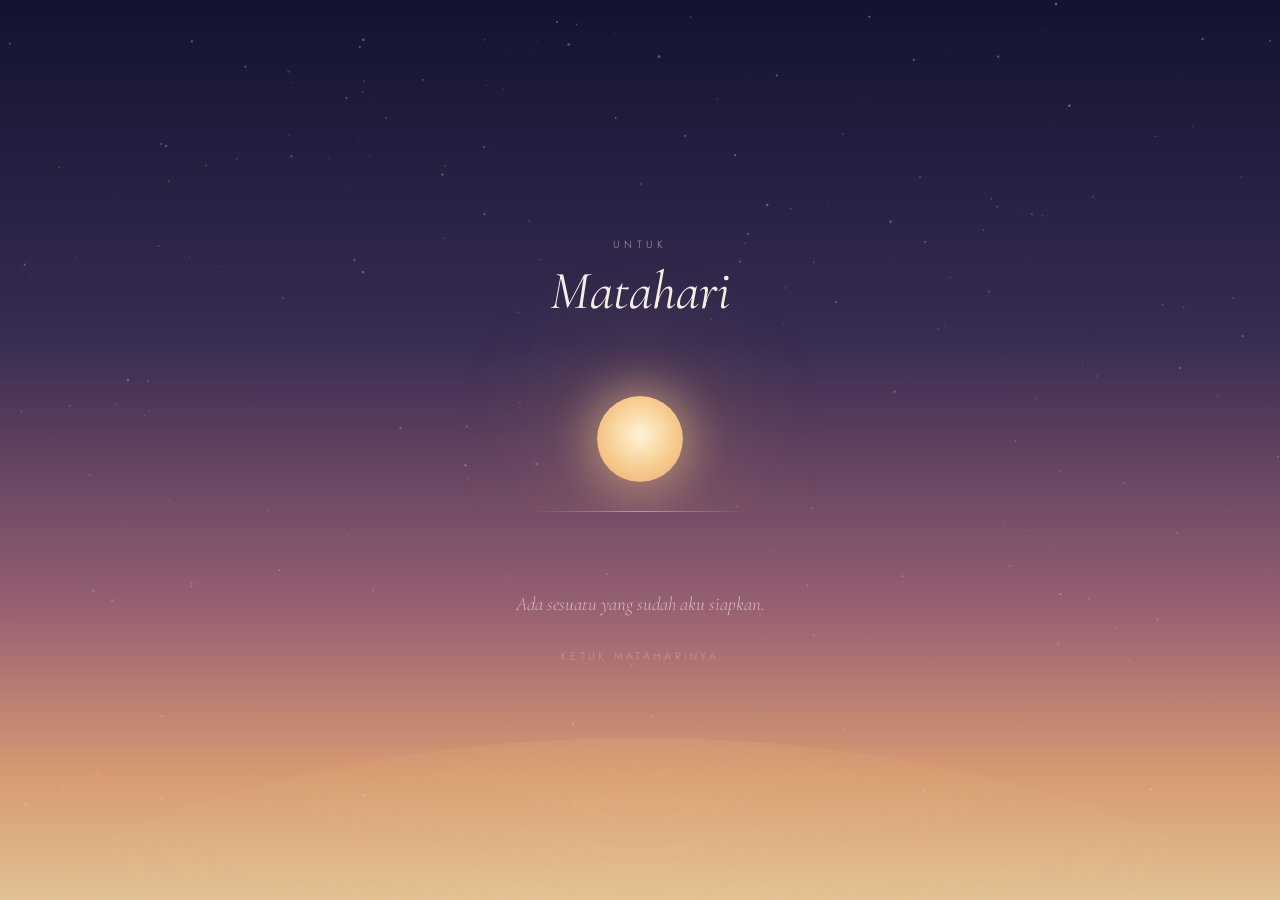
==== commit 34c4b0f4: "Update index.html" ====
--- a/index.html
+++ b/index.html
@@ -17,7 +17,7 @@
 <div id="sky"></div><div id="dawn"></div><canvas id="stars"></canvas><div class="horizon"></div>
 <div id="balloons"></div>
 <canvas id="confetti"></canvas>
-<div class="toast" id="toast"></div>
+<button id="sound" aria-label="Suara">♪</button>
 
 <!-- INTRO: matahari tenggelam -->
 <section id="intro">
@@ -42,6 +42,7 @@
 
   <div class="const" id="const">
     <svg id="constSvg" viewBox="0 0 300 300"></svg>
+    <div class="bubble" id="bubble"></div>
     <div class="const-cap" id="constCap"></div>
   </div>
 
@@ -184,20 +185,69 @@
     el.style.left=(Math.random()*92)+'vw'; el.style.setProperty('--w',w+'px'); el.style.setProperty('--c',BCOL[Math.random()*BCOL.length|0]);
     el.style.setProperty('--d',(9+Math.random()*7)+'s'); el.style.setProperty('--s',(2+Math.random()*2)+'s'); el.style.setProperty('--dx',(Math.random()*120-60)+'px');
     el.style.animationDelay=(Math.random()*4)+'s'; el.innerHTML='<div class="b"></div><div class="str"></div>';
-    el.addEventListener('click',()=>{ const r=el.getBoundingClientRect(); el.classList.add('pop'); vib(20); burst(r.left+r.width/2,r.top+30,24,5); setTimeout(()=>el.remove(),200); },{once:true});
+    el.addEventListener('click',()=>{ const r=el.getBoundingClientRect(); el.classList.add('pop'); vib(20); popSound(); burst(r.left+r.width/2,r.top+30,24,5); setTimeout(()=>el.remove(),200); },{once:true});
     el.addEventListener('animationend',e=>{ if(e.target===el) el.remove(); });
     box.appendChild(el);
   }
 }
 
-/* ---------- toast ---------- */
-let toastT; function toast(m){ const t=$('toast'); t.textContent=m; t.classList.add('show'); clearTimeout(toastT); toastT=setTimeout(()=>t.classList.remove('show'),4200); }
+/* ---------- sound (music box, tanpa file) ---------- */
+const SND={ctx:null,on:store.get('sound')!=='0'};
+function audioInit(){ try{ if(!SND.ctx) SND.ctx=new (window.AudioContext||window.webkitAudioContext)(); if(SND.ctx.state==='suspended') SND.ctx.resume(); }catch(e){} }
+document.addEventListener('pointerdown',audioInit,{passive:true});
+function tone(f,at=0,dur=1.1,vol=.16){
+  const c=SND.ctx; if(!c||!SND.on) return; const t=c.currentTime+at;
+  const g=c.createGain(); g.connect(c.destination);
+  g.gain.setValueAtTime(0,t); g.gain.linearRampToValueAtTime(vol,t+.008); g.gain.exponentialRampToValueAtTime(.0001,t+dur);
+  [[1,1],[2,.35],[3,.12]].forEach(([m,v])=>{ const o=c.createOscillator(), og=c.createGain(); o.type='sine'; o.frequency.value=f*m; og.gain.value=v; o.connect(og); og.connect(g); o.start(t); o.stop(t+dur+.05); });
+}
+function popSound(){ const c=SND.ctx; if(!c||!SND.on) return; const n=c.sampleRate*.08, buf=c.createBuffer(1,n,c.sampleRate), d=buf.getChannelData(0);
+  for(let j=0;j<n;j++) d[j]=(Math.random()*2-1)*Math.pow(1-j/n,3);
+  const s=c.createBufferSource(), hp=c.createBiquadFilter(), g=c.createGain(); hp.type='highpass'; hp.frequency.value=900; g.gain.value=.5;
+  s.buffer=buf; s.connect(hp); hp.connect(g); g.connect(c.destination); s.start(); tone(1568,0.02,.25,.06); }
+const SCALE=[523.25,587.33,659.25,783.99,880,1046.5,1174.66,1318.51,1567.98,1760,2093];
+const sfx={
+  tap:i=>tone(SCALE[i%SCALE.length],0,1,.14),
+  lit:i=>{ [0,2,4].forEach((k,n)=>tone(SCALE[(i+k)%SCALE.length],n*.11,1.2,.15)); tone(SCALE[(i+7)%SCALE.length],.36,1.6,.1); },
+  sunset:()=>[783.99,659.25,523.25,392].forEach((f,n)=>tone(f,n*.32,1.8,.13)),
+  sparkle:()=>[0,2,4,5,7,9,10].forEach((k,n)=>tone(SCALE[k],n*.07,1,.11)),
+  candle:()=>tone(1318.51,0,.5,.07),
+  birthday:()=>{ // Happy Birthday (lagu domain publik), versi music box
+    const G4=392,A4=440,B4=493.88,C5=523.25,D5=587.33,E5=659.25,F5=698.46,G5=783.99;
+    const song=[[G4,.75],[G4,.25],[A4,1],[G4,1],[C5,1],[B4,2],[G4,.75],[G4,.25],[A4,1],[G4,1],[D5,1],[C5,2],
+      [G4,.75],[G4,.25],[G5,1],[E5,1],[C5,1],[B4,1],[A4,2],[F5,.75],[F5,.25],[E5,1],[C5,1],[D5,1],[C5,3]];
+    let t=0; const beat=.46; song.forEach(([f,b])=>{ tone(f*2,t,Math.max(1.2,b*beat*1.6),.11); tone(f,t,Math.max(1.2,b*beat*1.6),.06); t+=b*beat; });
+  }
+};
+function setSoundUI(){ $('sound').classList.toggle('off',!SND.on); }
+$('sound').onclick=e=>{ e.stopPropagation(); SND.on=!SND.on; store.set('sound',SND.on?'1':'0'); setSoundUI(); audioInit(); if(SND.on) sfx.tap(4); };
+setSoundUI();
+
+/* ---------- bubble di samping bintang ---------- */
+let bubbleT;
+function showBubble(i,mode){
+  const b=$('bubble'), r=$('constSvg').getBoundingClientRect(); if(!r.width) return;
+  const k=r.width/300, [px,py]=PTS[i], x=px*k, y=py*k, st=stateOf(i,effStep()), s=C.steps[i];
+  let small,title;
+  if(mode==='lit'){ small='Bintang ke-'+(i+1)+' menyala&nbsp;✦'; title=s.title; }
+  else if(st==='done'){ small='Momen '+pad(i+1)+' · sudah'; title=s.title; }
+  else if(st==='now'){ small='Momen '+pad(i+1)+' · sekarang'; title=s.title; }
+  else if(st==='next'){ small='Berikutnya'; title='Masih rahasia 🤫'; }
+  else { small='Momen '+pad(i+1); title='Belum waktunya'; }
+  b.innerHTML='<small>'+small+'</small><b>'+esc(title)+'</b>';
+  const right = px < 150;
+  b.className='bubble '+(right?'r':'l')+(mode==='lit'?' lit':'');
+  b.style.top=y+'px';
+  if(right){ b.style.left=(x+20)+'px'; b.style.right='auto'; } else { b.style.right=(r.width-x+20)+'px'; b.style.left='auto'; }
+  void b.offsetWidth; b.classList.add('show');
+  clearTimeout(bubbleT); bubbleT=setTimeout(()=>b.classList.remove('show'), mode==='lit'?6000:3500);
+}
 
 /* ---------- intro (sunset) ---------- */
 function showMain(){ $('intro').style.display='none'; $('main').classList.add('show'); render(); }
 let introDone=false;
 $('isun').onclick=()=>{
-  if(introDone) return; introDone=true; vib(30);
+  if(introDone) return; introDone=true; vib(30); audioInit(); setTimeout(sfx.sunset,300);
   $('intro').classList.add('set'); $('introTap').style.visibility='hidden';
   const l=$('introLine'); l.style.opacity=0;
   setTimeout(()=>{ l.textContent='Malam ini, biar aku yang menjaga kamu sampai matahari terbit lagi.'; l.style.opacity=1; },900);
@@ -226,7 +276,7 @@
     h+=`<g class="st" data-i="${i}" transform="translate(${p[0]},${p[1]})"><circle class="glow" r="17"/><circle class="ring" r="6"/><circle class="core" r="3"/><text y="${below}">${pad(i+1)}</text><circle class="hit" r="20"/></g>`; });
   svg.innerHTML=h;
   svg.querySelectorAll('.lnk').forEach(l=>l.style.setProperty('--len',l.getTotalLength()));
-  svg.addEventListener('click',e=>{ const g=e.target.closest('.st'); if(!g) return; selected=+g.dataset.i; vib(15); renderMoment(true); renderStars(); });
+  svg.addEventListener('click',e=>{ const g=e.target.closest('.st'); if(!g) return; selected=+g.dataset.i; vib(15); sfx.tap(selected); renderMoment(true); renderStars(); showBubble(selected,'tap'); });
 })();
 
 function effStep(){ let s=status.step; if(isBday() && AUTO_IDX>=0) s=Math.max(s,AUTO_IDX+1); return Math.min(s,N); }
@@ -296,9 +346,9 @@
   const eff=effStep();
   if(!firstLoad && eff>prev && eff>0){
     selected=null; render();
-    toast('Bintang ke-'+eff+' menyala: '+C.steps[eff-1].title); vib([90,50,90]);
-    const g=document.querySelector(`.st[data-i="${eff-1}"]`);
-    if(g && $('main').classList.contains('show')){ const r=g.getBoundingClientRect(); burst(r.left+r.width/2,r.top+r.height/2,36,5); $('const').scrollIntoView({behavior:'smooth',block:'center'}); }
+    vib([90,50,90]); sfx.lit(eff-1);
+    if($('main').classList.contains('show')){ $('const').scrollIntoView({behavior:'smooth',block:'center'});
+      setTimeout(()=>{ const g=document.querySelector(`.st[data-i="${eff-1}"]`); if(g){ const r=g.getBoundingClientRect(); burst(r.left+r.width/2,r.top+r.height/2,36,5); } showBubble(eff-1,'lit'); },450); }
   } else render();
   firstLoad=false;
 }
@@ -318,6 +368,7 @@
   [...$('srText').children].forEach(c=>c.classList.remove('in'));
   sr.classList.add('show'); document.body.style.overflow='hidden';
   srTimers.push(setTimeout(()=>sr.classList.add('go'),400));
+  srTimers.push(setTimeout(()=>sfx.birthday(),1800));
   [...$('srText').children].forEach((c,i)=>srTimers.push(setTimeout(()=>c.classList.add('in'),2200+i*1100)));
   srTimers.push(setTimeout(()=>{ balloons(22); burst(W/2,H*.45,70,8); },3800));
   srTimers.push(setTimeout(()=>$('srBtn').classList.add('in'),7200));
@@ -346,10 +397,10 @@
   openOv('cakeOv');
 }
 $('candles').addEventListener('click',e=>{ const c=e.target.closest('.candle'); if(c) blowOut(c); });
-function blowOut(c){ if(c.classList.contains('out')) return; c.classList.add('out'); vib(30); if(!document.querySelector('.candle:not(.out)')) allOut(); }
+function blowOut(c){ if(c.classList.contains('out')) return; c.classList.add('out'); vib(30); sfx.candle(); if(!document.querySelector('.candle:not(.out)')) allOut(); }
 function blowSome(){ [...document.querySelectorAll('.candle:not(.out)')].sort(()=>Math.random()-.5).slice(0,1+(Math.random()*2|0)).forEach(blowOut); }
 function allOut(){ stopMic(); setTimeout(()=>{ $('cakeTitle').textContent='Semoga terkabul'; $('cakeSub').textContent=C.wishText; $('cakeHint').textContent=''; $('cakeBtns').style.display='none';
-  balloons(10); burst(W/2,H*.4,60,7); $('cakeAfter').classList.add('in'); store.set('cake','1'); },500); }
+  balloons(10); burst(W/2,H*.4,60,7); $('cakeAfter').classList.add('in'); store.set('cake','1'); sfx.sparkle(); },500); }
 $('micBtn').onclick=async()=>{
   if(micOn) return;
   try{
@@ -372,10 +423,10 @@
   $('giftSub').textContent='Ketuk kadonya tiga kali.'; $('giftMsg').textContent=C.giftMessage; openOv('giftOv'); }
 $('gift').onclick=()=>{
   const g=$('gift'); if(g.classList.contains('open')) return;
-  taps++; vib(40); g.classList.remove('shake'); void g.offsetWidth; g.classList.add('shake');
+  taps++; vib(40); tone(SCALE[taps+3],0,.6,.12); g.classList.remove('shake'); void g.offsetWidth; g.classList.add('shake');
   if(taps<3){ $('giftSub').textContent = taps===1 ? 'Lagi…' : 'Sekali lagi'; return; }
   setTimeout(()=>{ g.classList.add('open'); $('giftSub').textContent='Selamat ulang tahun, '+C.herName;
-    const r=g.getBoundingClientRect(); burst(r.left+r.width/2,r.top+40,70,8);
+    const r=g.getBoundingClientRect(); burst(r.left+r.width/2,r.top+40,70,8); sfx.sparkle();
     setTimeout(()=>{ $('giftCard').classList.add('show'); $('giftAfter').classList.add('in'); store.set('gift','1'); },800); },450);
 };
 
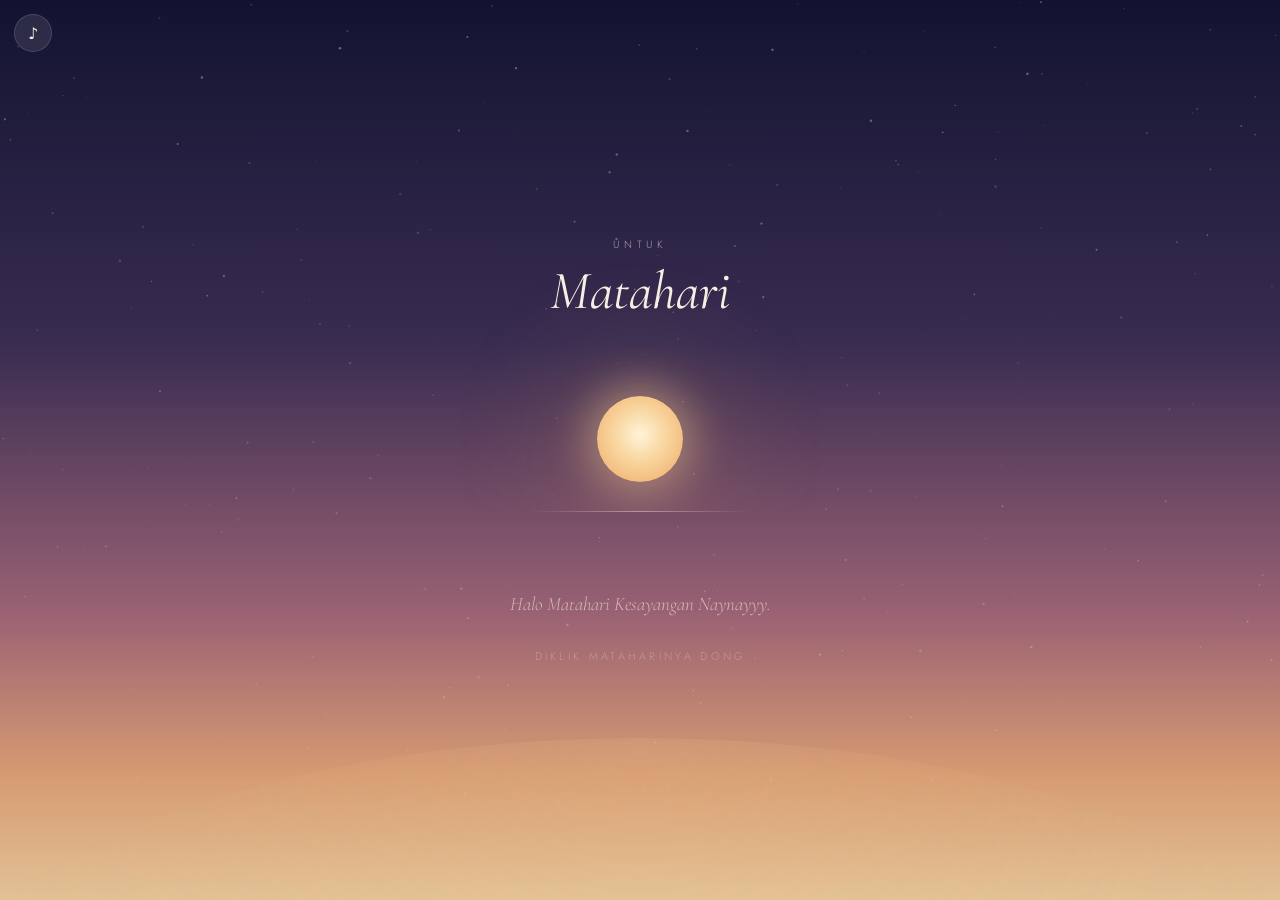
==== commit 775c869e: "Update index.html" ====
--- a/index.html
+++ b/index.html
@@ -3,10 +3,10 @@
 <head>
 <meta charset="UTF-8">
 <meta name="viewport" content="width=device-width, initial-scale=1, viewport-fit=cover">
-<title>Untuk Matahari ☀️</title>
+<title>Haii Matahari ☀️</title>
 <meta name="theme-color" content="#070a1c">
-<meta property="og:title" content="Untuk Matahari ☀️">
-<meta property="og:description" content="Ada sesuatu buat kamu. Buka ya.">
+<meta property="og:title" content="Haii Matahari ☀️">
+<meta property="og:description" content="Ini buat Matahari kesayangan naynayyy.">
 <link rel="preconnect" href="https://fonts.googleapis.com">
 <link rel="preconnect" href="https://fonts.gstatic.com" crossorigin>
 <link href="https://fonts.googleapis.com/css2?family=Cormorant+Garamond:ital,wght@0,400;0,600;1,400&family=Great+Vibes&family=Jost:wght@300;400;500&display=swap" rel="stylesheet">
@@ -24,14 +24,14 @@
   <div class="kicker">Untuk</div>
   <h1 id="introName">Matahari</h1>
   <div class="sunwrap"><div class="sunclip"><div class="isun" id="isun" role="button" aria-label="Ketuk matahari"></div></div></div>
-  <div class="line" id="introLine">Ada sesuatu yang sudah aku siapkan.</div>
-  <div class="tap" id="introTap">Ketuk mataharinya</div>
+  <div class="line" id="introLine">Halo Matahari Kesayangan Naynayyy.</div>
+  <div class="tap" id="introTap">diKlik mataharinya dong</div>
 </section>
 
 <!-- MAIN -->
 <main id="main">
   <header class="hero">
-    <div class="kicker" id="heroKicker">Malam ini, untuk Matahari</div>
+    <div class="kicker" id="heroKicker">Semoga pacarkuu sukaaa</div>
     <h1 id="heroTitle">Matahari terbit lagi dalam</h1>
     <div id="cdWrap">
       <div class="cd"><b id="cdH">00</b><i>:</i><b id="cdM">00</b><i>:</i><b id="cdS">00</b></div>
@@ -49,20 +49,20 @@
   <section class="card moment" id="moment"></section>
 
   <section class="card" id="driverCard" style="display:none">
-    <div class="lbl">Jemputanmu</div>
-    <h2>Tujuannya rahasia</h2>
+    <div class="lbl">Siap-Siap untuk dijemput ya!</div>
+    <h2>Tujuannya rahasia heheh</h2>
     <div id="driverRows" style="margin-top:8px"></div>
     <div id="driverLink"></div>
   </section>
 
   <section class="card" id="noteCard" style="display:none">
-    <div class="lbl">Pesan dariku</div>
+    <div class="lbl">Pesan dari Naynayy</div>
     <div class="note" id="noteText"></div>
   </section>
 
   <section class="card" id="surpriseCard"></section>
 
-  <div class="footer">Ketuk bintangnya untuk melihat tiap momen</div>
+  <div class="footer">Ketuk bintangnya deh kalau penasaran</div>
 </main>
 
 <!-- SUNRISE -->
@@ -73,9 +73,9 @@
     <div class="k" id="srDate">11 · 11</div>
     <h1>Selamat ulang tahun,</h1>
     <div class="nm" id="srName">Matahari</div>
-    <div class="q">Di tengah malam pun, matahariku tetap terbit.</div>
+    <div class="q">Senyum dong pacarku, mana senyumnya yang manis ituuu.</div>
   </div>
-  <div class="sr-btn" id="srBtn"><button class="btn" id="toLetter">Buka suratku</button></div>
+  <div class="sr-btn" id="srBtn"><button class="btn" id="toLetter">Surat dari Naynayy</button></div>
 </section>
 
 <!-- LETTER -->
@@ -92,10 +92,10 @@
   <button class="x" data-close="cakeOv" aria-label="Tutup">×</button>
   <div class="inner">
     <div class="ov-title" id="cakeTitle">Make a wish</div>
-    <div class="ov-sub" id="cakeSub">Pejamkan mata, buat permohonan, lalu tiup lilinnya.</div>
+    <div class="ov-sub" id="cakeSub">Tutup Mata, make a wish terus tiup lilinnya berbarengan.</div>
     <div class="cake"><div class="plate-c"></div><div class="tier b"></div><div class="tier t"></div><div class="candles" id="candles"></div></div>
     <div class="mic-meter" id="micMeter"><i></i></div>
-    <div class="hint" id="cakeHint">Tiup ke mic HP-mu, atau ketuk lilinnya satu per satu.</div>
+    <div class="hint" id="cakeHint">nyalain micnya biar lilin digitalnya juga ikut ketiup.</div>
     <div class="btn-col" id="cakeBtns"><button class="btn ghost" id="micBtn">Tiup lewat mic</button></div>
     <div class="after" id="cakeAfter"><button class="btn" id="toGift">Buka kado</button></div>
   </div>
@@ -105,8 +105,8 @@
 <section class="overlay" id="giftOv">
   <button class="x" data-close="giftOv" aria-label="Tutup">×</button>
   <div class="inner">
-    <div class="ov-title">Untukmu</div>
-    <div class="ov-sub" id="giftSub">Ketuk kadonya tiga kali.</div>
+    <div class="ov-title">tuk pacarku</div>
+    <div class="ov-sub" id="giftSub">coba ketuk tigakali.</div>
     <div class="gift" id="gift"><div class="lid"><div class="bow"></div></div><div class="box"></div></div>
     <div class="gift-card" id="giftCard"><p id="giftMsg"></p></div>
     <div class="after" id="giftAfter"><button class="btn ghost" data-close="giftOv">Kembali</button></div>
@@ -307,7 +307,7 @@
 function render(){
   renderStars(); renderMoment(false);
   const dr=status.driver||{};
-  const rows=[['Driver',esc(dr.name)],['Mobil',esc(dr.car)],['Plat',dr.plate&&`<span class="plate">${esc(dr.plate)}</span>`]].filter(r=>r[1]);
+  const rows=[['Driver',esc(dr.name)],['Mobil/Motor',esc(dr.car)],['Plat',dr.plate&&`<span class="plate">${esc(dr.plate)}</span>`]].filter(r=>r[1]);
   if(rows.length||dr.link){ $('driverCard').style.display='';
     $('driverRows').innerHTML=rows.map(r=>`<div class="row"><span>${r[0]}</span><b>${r[1]}</b></div>`).join('');
     $('driverLink').innerHTML=dr.link?`<div class="btn-col"><a class="btn ghost sm" style="text-align:center;text-decoration:none" href="${esc(dr.link)}" target="_blank" rel="noopener">Lacak perjalanan</a></div>`:'';
--- a/style.css
+++ b/style.css
@@ -201,3 +201,23 @@
   padding:8px;border-radius:12px;background:rgba(0,0,0,.7);color:#fff;font-size:12px}
 body:has(.overlay.show) #testbar,body:has(#sunrise.show) #testbar{display:none}
 #testbar button{border:0;border-radius:8px;padding:7px 10px;background:#fff;color:#1a1530;font-size:12px;cursor:pointer}
+
+/* ---------- star bubble ---------- */
+.bubble{position:absolute;z-index:5;pointer-events:none;width:max-content;max-width:180px;padding:10px 14px 11px;border-radius:14px;
+  background:linear-gradient(120deg,#fff6e0 0%,#f7d9a6 40%,#efb57a 70%,#fff0d2 100%);background-size:220% 100%;color:#2a1d24;
+  box-shadow:inset 0 0 0 1px rgba(255,255,255,.55),0 0 22px 6px rgba(243,201,143,.45),0 12px 30px -10px rgba(0,0,0,.6);
+  opacity:0;transform:translateY(-50%) scale(.7);transition:opacity .35s,transform .45s cubic-bezier(.2,1.5,.4,1);animation:bshine 3s linear infinite}
+.bubble.show{opacity:1;transform:translateY(-50%) scale(1)}
+.bubble.lit.show{animation:bshine 3s linear infinite,bglow 1.4s ease-in-out infinite}
+.bubble::before{content:'';position:absolute;top:50%;width:12px;height:12px;margin-top:-6px;background:#f6d6a3;transform:rotate(45deg);border-radius:2px}
+.bubble.r::before{left:-5px}
+.bubble.l::before{right:-5px;background:#f3c88f}
+.bubble small{display:block;font-size:9px;letter-spacing:.22em;text-transform:uppercase;opacity:.65;font-weight:500}
+.bubble b{display:block;font-family:'Cormorant Garamond',serif;font-style:italic;font-weight:600;font-size:19px;line-height:1.15;margin-top:3px}
+@keyframes bshine{to{background-position:-220% 0}}
+@keyframes bglow{50%{box-shadow:inset 0 0 0 1px rgba(255,255,255,.7),0 0 40px 14px rgba(243,201,143,.7),0 12px 30px -10px rgba(0,0,0,.6)}}
+
+/* ---------- sound toggle ---------- */
+#sound{position:fixed;top:14px;left:14px;z-index:45;width:38px;height:38px;border-radius:50%;border:0;cursor:pointer;
+  background:rgba(255,255,255,.1);color:var(--ivory);font-size:16px;backdrop-filter:blur(6px);box-shadow:inset 0 0 0 1px var(--line)}
+#sound.off{opacity:.45;text-decoration:line-through}
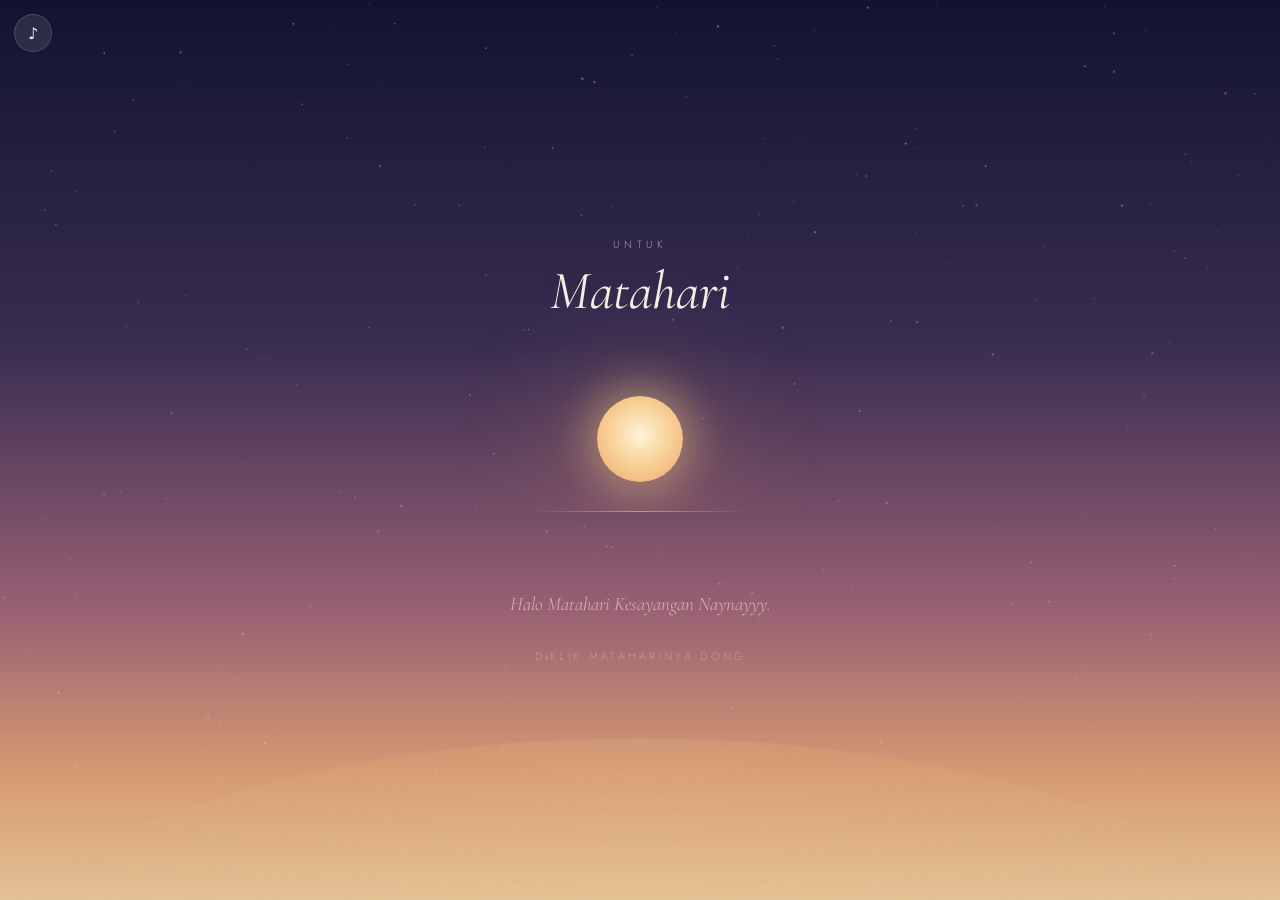
==== commit a44795ff: "Update index.html" ====
--- a/index.html
+++ b/index.html
@@ -250,7 +250,7 @@
   if(introDone) return; introDone=true; vib(30); audioInit(); setTimeout(sfx.sunset,300);
   $('intro').classList.add('set'); $('introTap').style.visibility='hidden';
   const l=$('introLine'); l.style.opacity=0;
-  setTimeout(()=>{ l.textContent='Malam ini, biar aku yang menjaga kamu sampai matahari terbit lagi.'; l.style.opacity=1; },900);
+  setTimeout(()=>{ l.textContent='Yah Mataharinya terbenam, Tunggu sampai Mataharinya terbit lagi ya cantikk!.'; l.style.opacity=1; },900);
   setTimeout(()=>{ $('intro').style.opacity=0; },4200);
   setTimeout(()=>{ showMain(); store.set('intro','1'); },5300);
 };
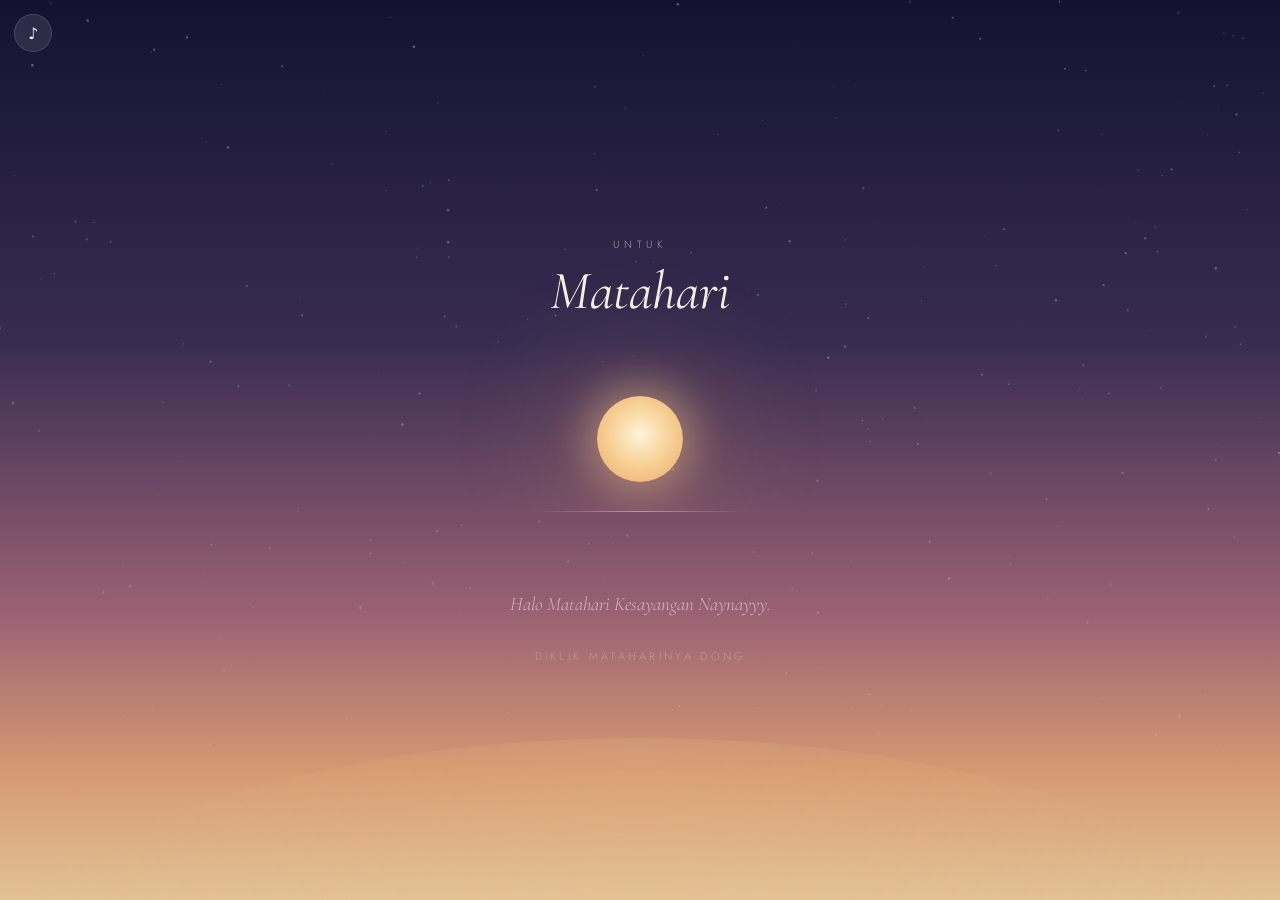
==== commit fc63e5e3: "Update index.html" ====
--- a/index.html
+++ b/index.html
@@ -294,13 +294,13 @@
   let i = selected!=null ? selected : (eff>0 ? eff-1 : null);
   let html;
   if(i==null){
-    html=`<div class="lbl">Sebelum semuanya dimulai</div><h2>Bintang pertama belum menyala</h2><p>Tunggu kabar dariku ya. Begitu waktunya tiba, bintangnya akan menyala dengan sendirinya.</p>`;
+    html=`<div class="lbl">Sabar ya belum dimulai!</div><h2>Tracking Bintangnya masih belum bisa di klik :P</h2><p>Caball yaaa dudutt.</p>`;
   } else {
     const st=C.steps[i], s=stateOf(i,eff), num=`${pad(i+1)} / ${pad(N)}`;
     if(s==='done') html=`<div class="lbl">Momen ${num} · sudah dilewati</div><h2>${esc(st.title)}</h2><p>${esc(st.desc)}</p>`;
     else if(s==='now') html=`<div class="lbl">Momen ${num} · sekarang</div><h2>${esc(st.title)}</h2><p>${esc(st.desc)}</p>`;
     else if(s==='next') html=`<div class="lbl">Momen ${num} · berikutnya</div><h2>Masih rahasia</h2><p class="teaser">${esc(st.teaser)}</p>`;
-    else html=`<div class="lbl">Momen ${num}</div><h2>Belum waktunya</h2><p>Bintang ini masih menunggu gilirannya menyala.</p>`;
+    else html=`<div class="lbl">Momen ${num}</div><h2>Masih Rahasia</h2><p>Nanti bintangnya nyala kok</p>`;
   }
   if(anim){ m.classList.add('swap'); setTimeout(()=>{ m.innerHTML=html; m.classList.remove('swap'); },250); } else m.innerHTML=html;
 }
@@ -315,8 +315,8 @@
   if(status.note){ $('noteCard').style.display=''; $('noteText').textContent=status.note; } else $('noteCard').style.display='none';
   const sc=$('surpriseCard');
   sc.innerHTML = !isBday()
-    ? `<div class="lbl">Tepat pukul 00:00</div><h2>Ada yang menunggu di tengah malam</h2><p>Biarkan halaman ini tetap terbuka. Saat waktunya tiba, kamu akan tahu.</p>`
-    : `<div class="lbl">Untukmu</div><h2>Sudah terbuka</h2><div class="btn-col"><button class="btn" data-open="letter">Baca suratku</button><button class="btn ghost" data-open="cake">Tiup lilin</button><button class="btn ghost" data-open="gift">Buka kado</button></div>`;
+    ? `<div class="lbl">Tepat pukul 00:00</div><h2>Pantau Terus Halaman ini yaaa</h2><p>Besok Malam Hari Selasa jam 23:50 Harus ada di page ini, harus dipantau ini buatan NayNay</p>`
+    : `<div class="lbl">Untukmu</div><h2>Sudah terbuka</h2><div class="btn-col"><button class="btn" data-open="letter">Surat Dari NayNay</button><button class="btn ghost" data-open="cake">Tiup lilin</button><button class="btn ghost" data-open="gift">Buka kado</button></div>`;
 }
 document.addEventListener('click',e=>{
   const o=e.target.closest('[data-open]'); if(o) ({letter:openLetter,cake:openCake,gift:openGift,sunrise:openSunrise})[o.dataset.open]();
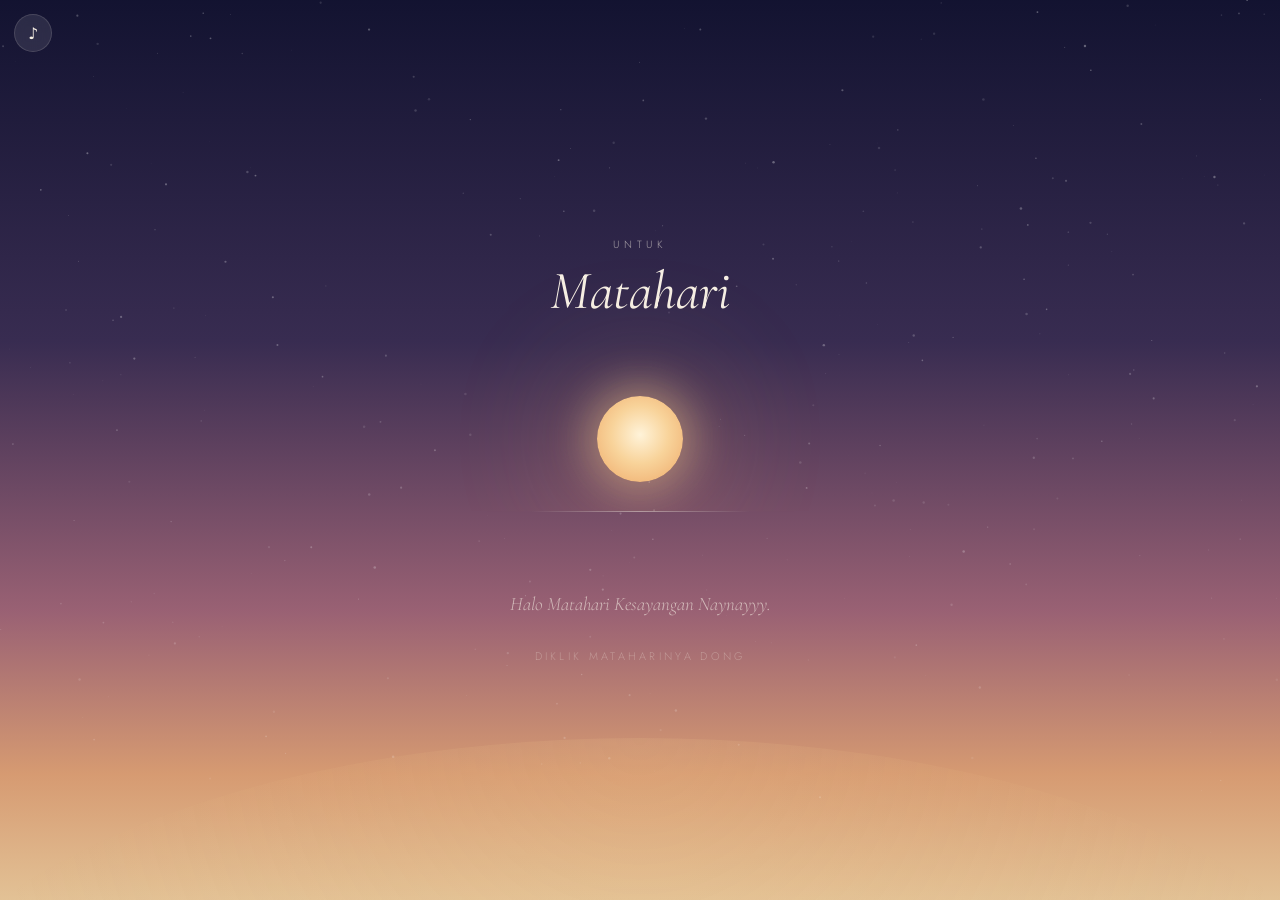
==== commit d110b973: "Update index.html" ====
--- a/index.html
+++ b/index.html
@@ -315,7 +315,7 @@
   if(status.note){ $('noteCard').style.display=''; $('noteText').textContent=status.note; } else $('noteCard').style.display='none';
   const sc=$('surpriseCard');
   sc.innerHTML = !isBday()
-    ? `<div class="lbl">Tepat pukul 00:00</div><h2>Pantau Terus Halaman ini yaaa</h2><p>Besok Malam Hari Selasa jam 23:50 Harus ada di page ini, harus dipantau ini buatan NayNay</p>`
+    ? `<div class="lbl">Stay disini yaa</div><h2>Pantau Terus Halaman ini yaaa</h2><p>Besok Malam Hari Selasa jam 23:50 Harus ada di page ini, harus dipantau ini buatan NayNay</p>`
     : `<div class="lbl">Untukmu</div><h2>Sudah terbuka</h2><div class="btn-col"><button class="btn" data-open="letter">Surat Dari NayNay</button><button class="btn ghost" data-open="cake">Tiup lilin</button><button class="btn ghost" data-open="gift">Buka kado</button></div>`;
 }
 document.addEventListener('click',e=>{
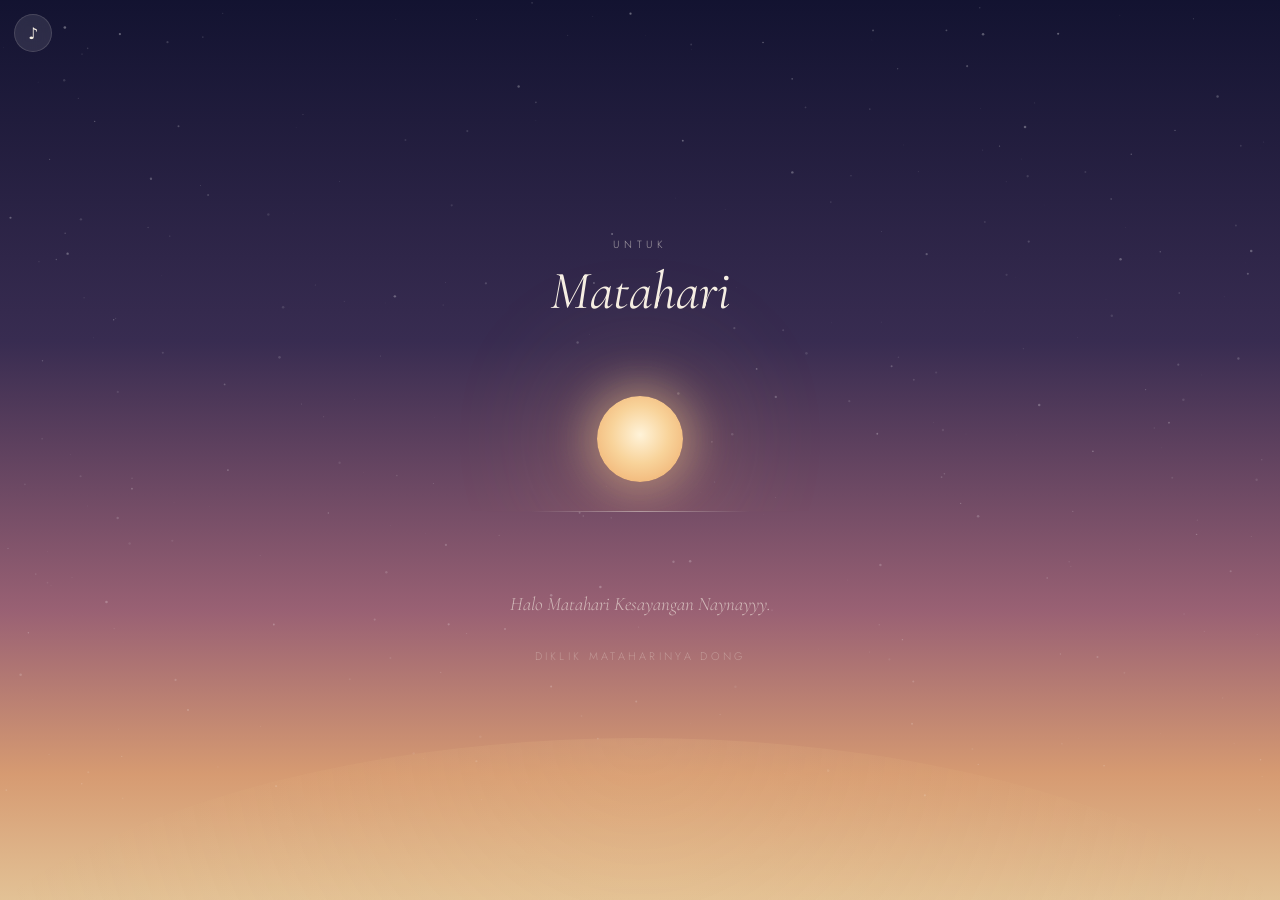
==== commit 29a3f484: "Update index.html" ====
--- a/index.html
+++ b/index.html
@@ -315,7 +315,7 @@
   if(status.note){ $('noteCard').style.display=''; $('noteText').textContent=status.note; } else $('noteCard').style.display='none';
   const sc=$('surpriseCard');
   sc.innerHTML = !isBday()
-    ? `<div class="lbl">Stay disini yaa</div><h2>Pantau Terus Halaman ini yaaa</h2><p>Besok Malam Hari Selasa jam 23:50 Harus ada di page ini, harus dipantau ini buatan NayNay</p>`
+    ? `<div class="lbl">Stay disini yaa</div><h2>Pantau Terus Halaman ini yaaa</h2><p>Hari Selasa jam 23:50 Harus ada di page ini, harus dipantau ini buatan NayNay</p>`
     : `<div class="lbl">Untukmu</div><h2>Sudah terbuka</h2><div class="btn-col"><button class="btn" data-open="letter">Surat Dari NayNay</button><button class="btn ghost" data-open="cake">Tiup lilin</button><button class="btn ghost" data-open="gift">Buka kado</button></div>`;
 }
 document.addEventListener('click',e=>{
@@ -439,7 +439,7 @@
   const set=s=>{ applyStatus({...status,step:Math.max(0,Math.min(N,s))}); $('tStep').textContent=status.step; };
   $('tPrev').onclick=()=>set(status.step-1); $('tNext').onclick=()=>set(status.step+1);
   $('tDriver').onclick=()=>applyStatus({...status,driver:{name:'Pak Budi',car:'Toyota Avanza Putih',plate:'B 1234 XYZ',link:''}});
-  $('tNote').onclick=()=>applyStatus({...status,note:'Aku udah nunggu kamu di sini, pelan-pelan aja ya sayang.'});
+  $('tNote').onclick=()=>applyStatus({...status,note:'i love you sukii sukii.'});
   $('tMid').onclick=()=>{ BDAY=Date.now()+5000; wasBday=false; sunriseShownThisSession=false; mem.letter=null; document.body.classList.remove('risen');
     $('cdWrap').style.display=''; $('risenBtn').style.display='none'; $('heroTitle').textContent='Matahari terbit lagi dalam'; render(); };
   BDAY=Date.now()+24*3600e3; applyStatus(status);
